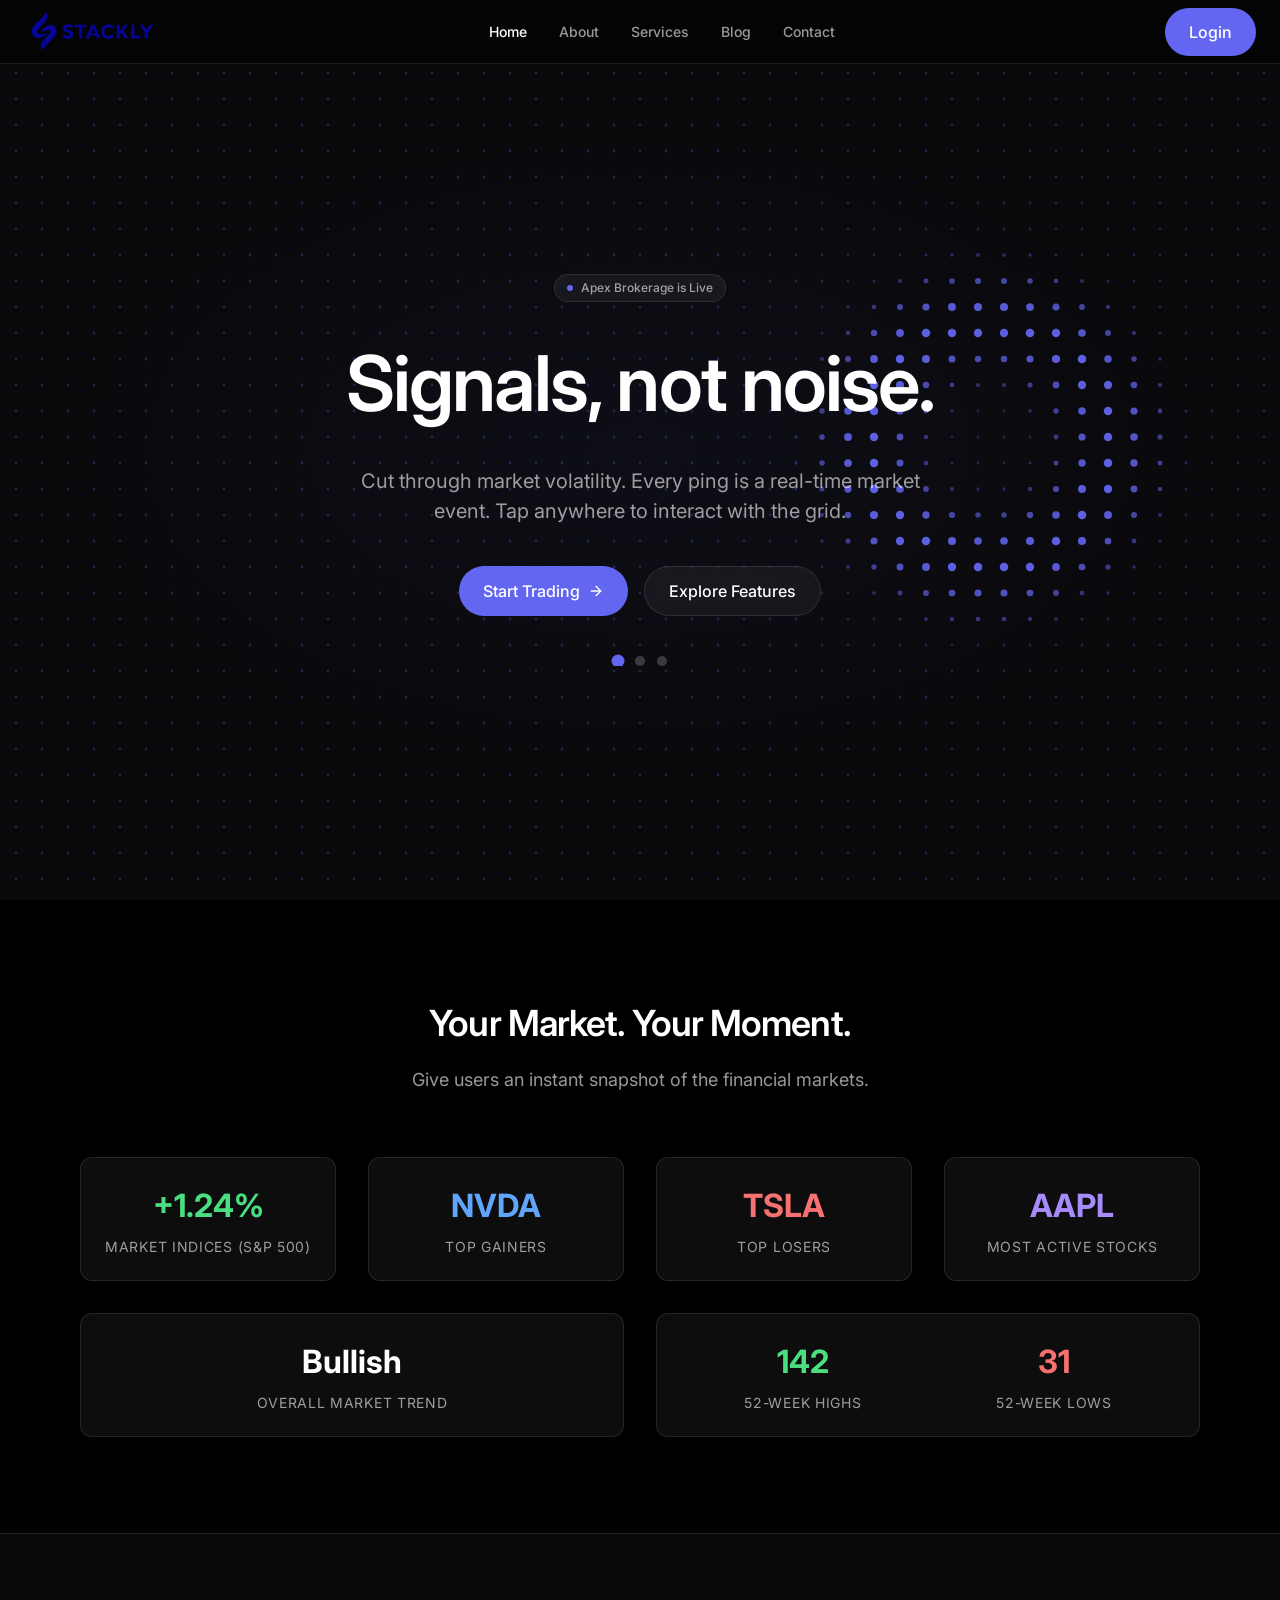
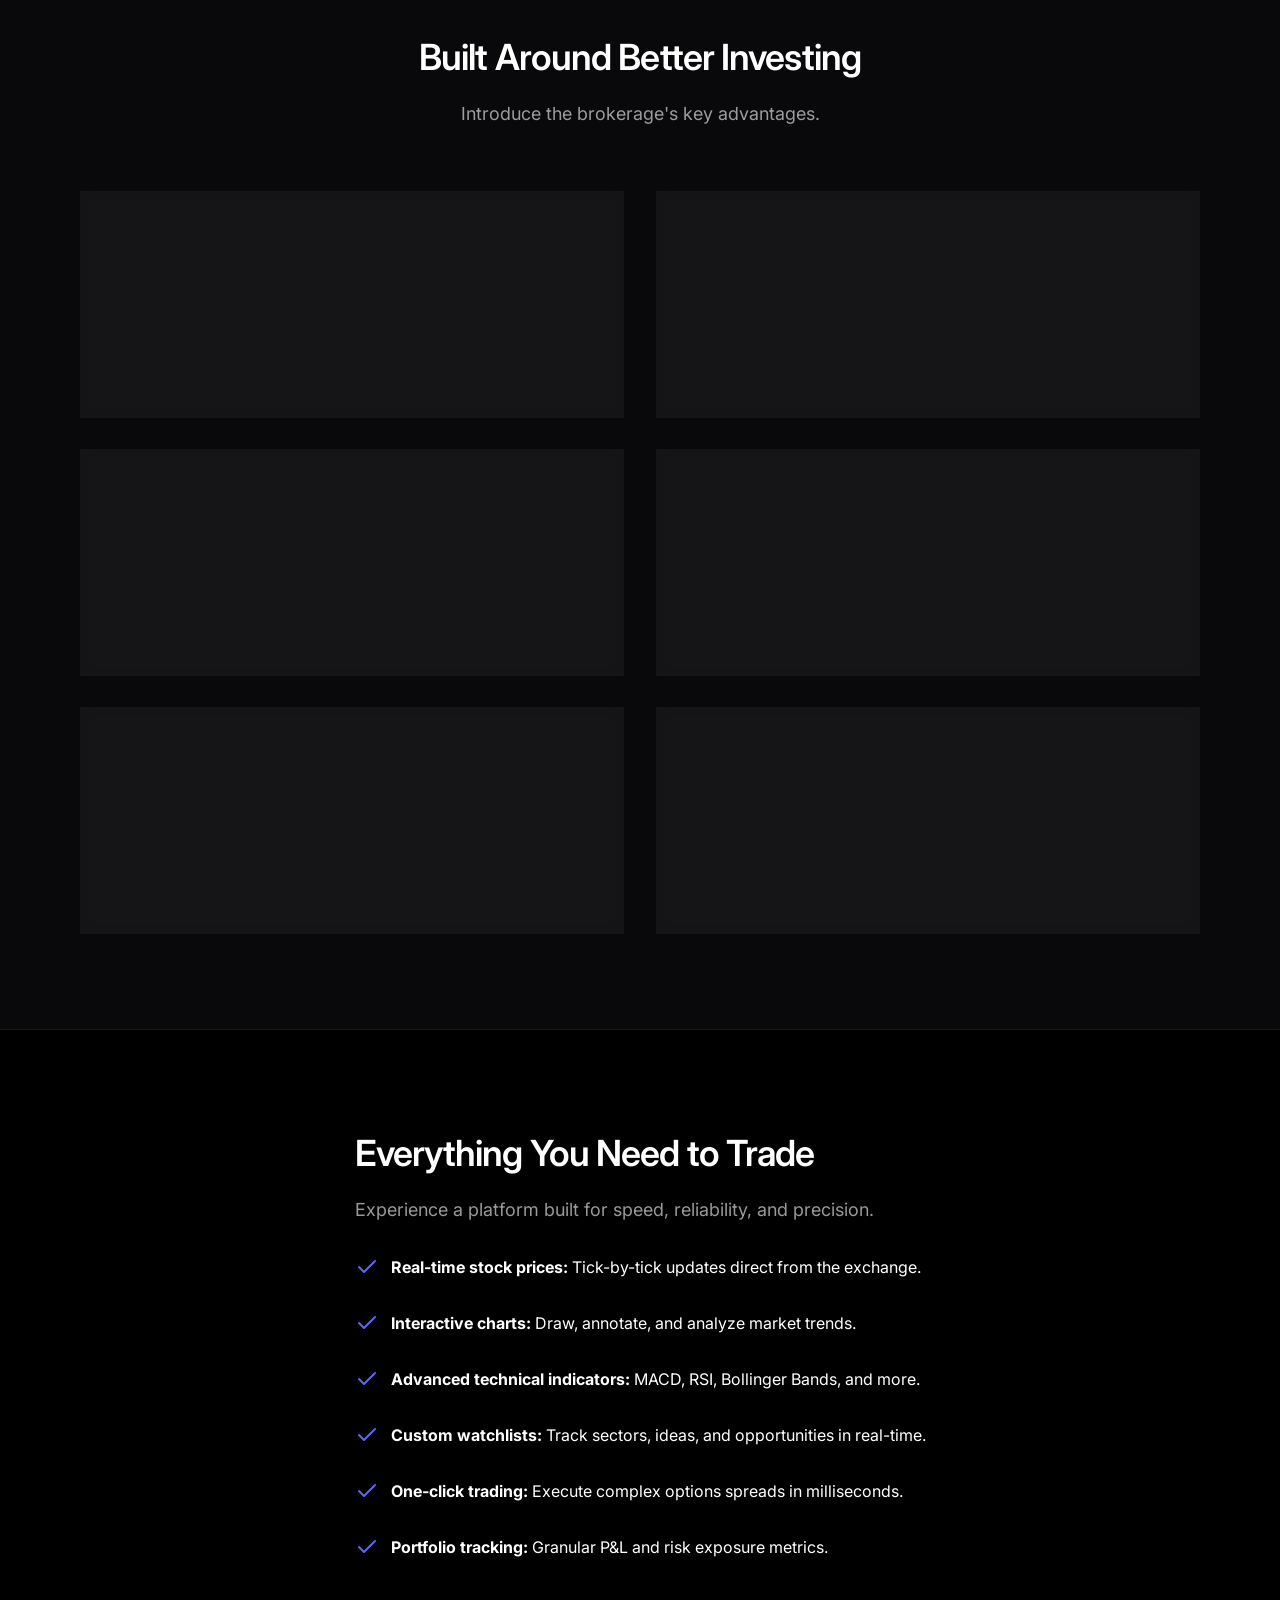
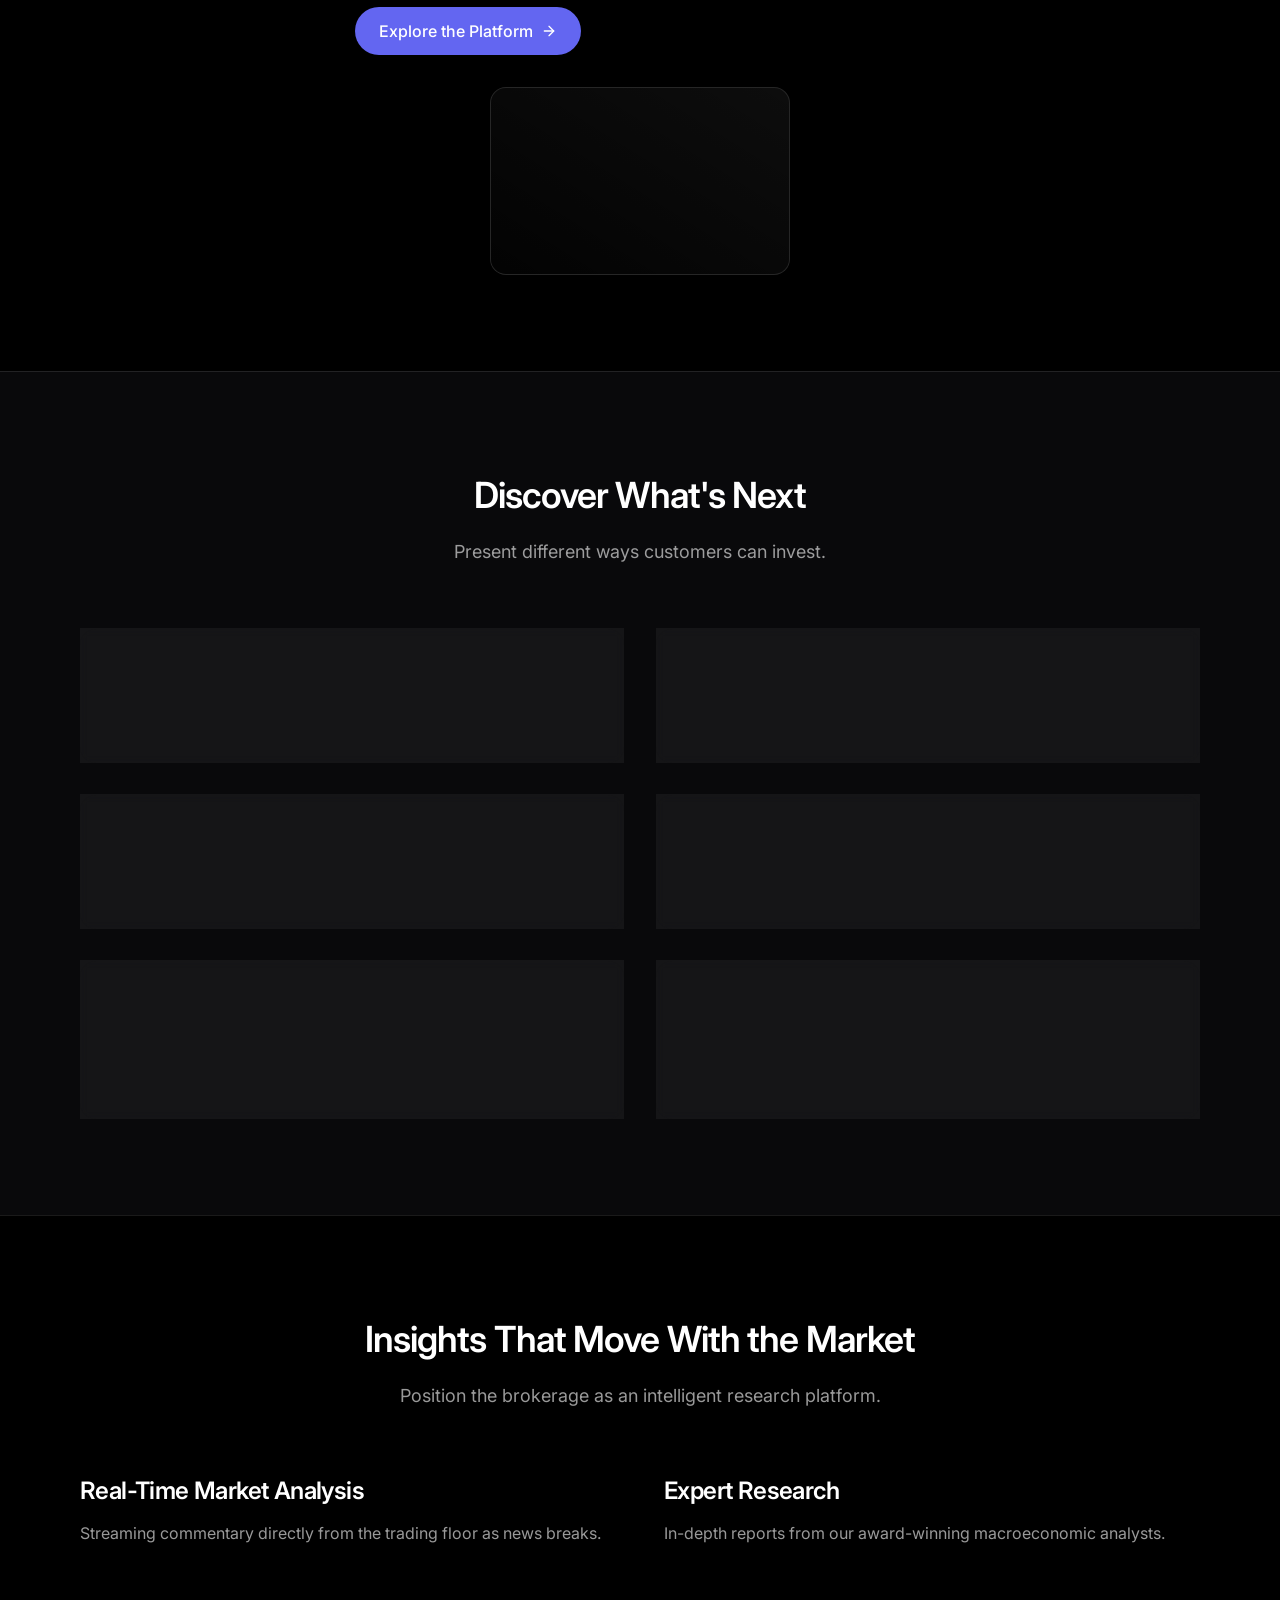
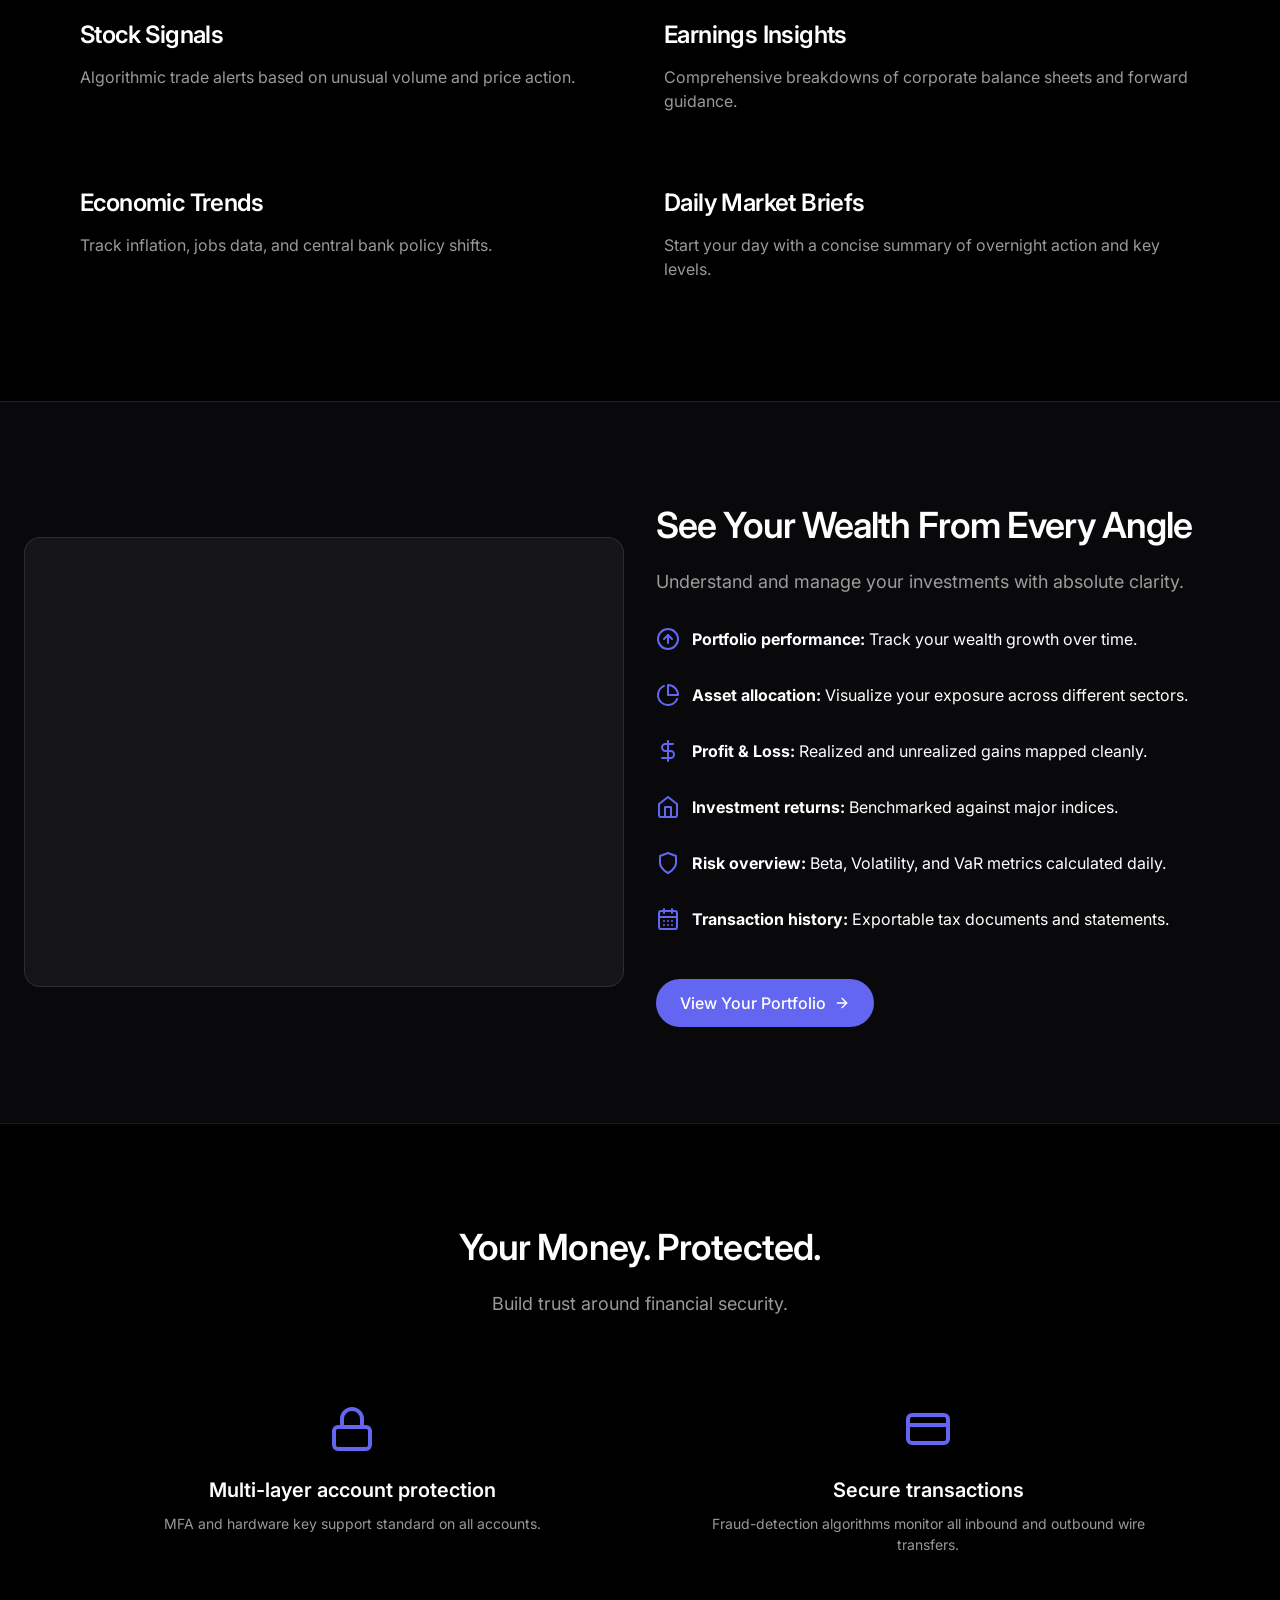
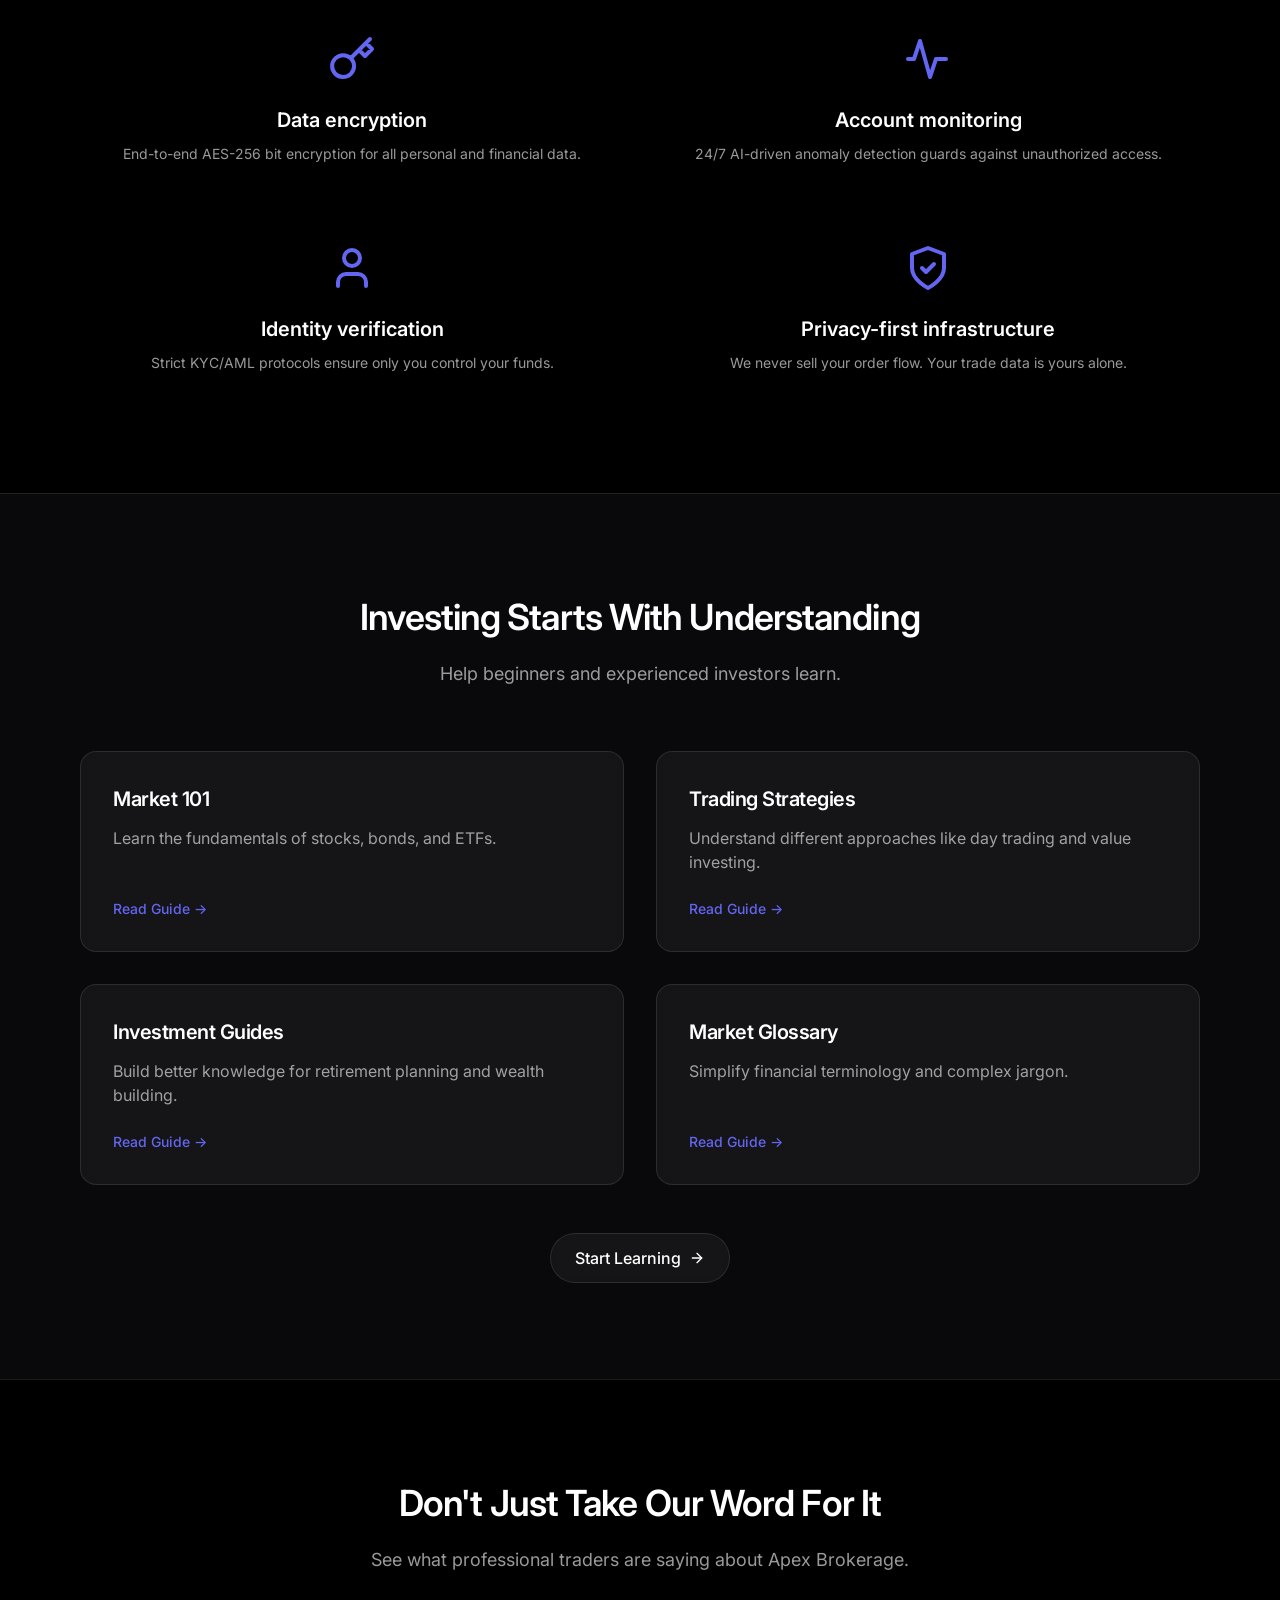
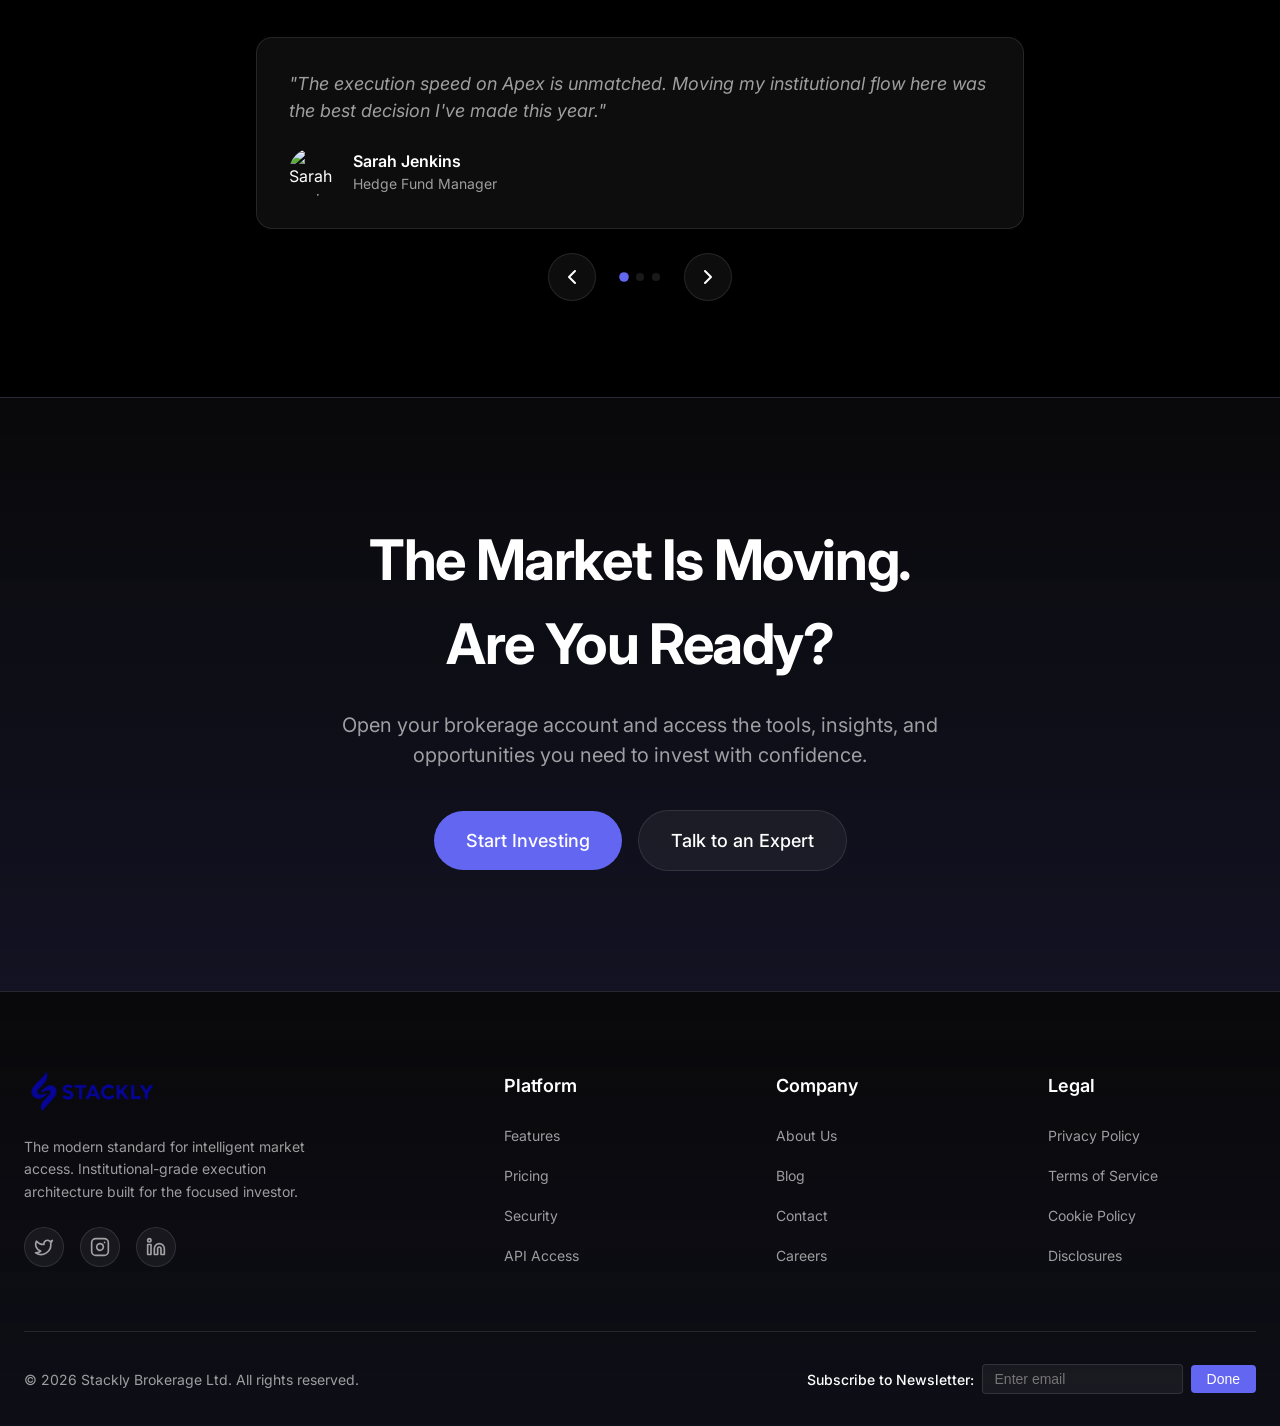
==== index.html @ 39a5a2ac "Add files via upload" ====
<!DOCTYPE html>
<html lang="en">
<head>
  <meta charset="UTF-8">
  <meta name="viewport" content="width=device-width, initial-scale=1.0">
  <title>Apex Brokerage - Signals, not noise</title>
  <meta name="description" content="Cut through market volatility with Apex Brokerage.">
  <link rel="stylesheet" href="style.css">
  <link href="https://fonts.googleapis.com/css2?family=Inter:wght@400;500;600;700&display=swap" rel="stylesheet">
</head>
<body>

  <nav class="navbar">
    <a href="index.html" class="nav-brand">
      <img src="logo_0081.webp" alt="Apex Brokerage Logo">
    </a>
    
    <div class="nav-links">
      <a href="index.html" class="active">Home</a>
      <a href="about.html">About</a>
      <a href="services.html">Services</a>
      <a href="blog.html">Blog</a>
      <a href="contact.html">Contact</a>
    </div>

    <div class="nav-actions">
      <a href="login.html" class="btn-primary">Login</a>
    </div>

    <button id="mobile-menu-btn" class="mobile-menu-btn">
      <svg xmlns="http://www.w3.org/2000/svg" width="24" height="24" viewBox="0 0 24 24" fill="none" stroke="currentColor" stroke-width="2" stroke-linecap="round" stroke-linejoin="round"><line x1="4" x2="20" y1="12" y2="12"/><line x1="4" x2="20" y1="6" y2="6"/><line x1="4" x2="20" y1="18" y2="18"/></svg>
    </button>
  </nav>

  <div id="mobile-nav" class="mobile-nav">
    <a href="index.html" class="active">Home</a>
    <a href="about.html">About</a>
    <a href="services.html">Services</a>
    <a href="blog.html">Blog</a>
    <a href="contact.html">Contact</a>
    <hr>
    <a href="login.html">Log in</a>
  </div>

  <main class="main-container">
    <!-- 1. Hero Section -->
    <section class="hero">
      <div class="hero-bg"></div>
      <canvas id="sonar-canvas" class="sonar-canvas"></canvas>
      
      <div class="hero-carousel-container">
        <div class="hero-carousel-track" id="hero-track">
          
          <!-- Slide 1 -->
          <div class="hero-slide active">
            <div class="eyebrow">
              <span class="eyebrow-dot"></span>
              Apex Brokerage is Live
            </div>
            <h1 class="text-balance">Signals, not noise.</h1>
            <p class="text-pretty">Cut through market volatility. Every ping is a real-time market event. Tap anywhere to interact with the grid.</p>
            <div class="hero-actions">
              <a href="login.html" class="btn-primary">
                Start Trading
                <svg xmlns="http://www.w3.org/2000/svg" width="16" height="16" viewBox="0 0 24 24" fill="none" stroke="currentColor" stroke-width="2" stroke-linecap="round" stroke-linejoin="round"><path d="M5 12h14"/><path d="m12 5 7 7-7 7"/></svg>
              </a>
              <a href="#platform" class="btn-secondary">Explore Features</a>
            </div>
          </div>

          <!-- Slide 2 -->
          <div class="hero-slide">
            <div class="eyebrow">
              <span class="eyebrow-dot"></span>
              Professional Grade
            </div>
            <h1 class="text-balance">Execution without compromise.</h1>
            <p class="text-pretty">Institutional latency, retail access. Trade Equities, Options, and Futures on a singular, unified platform.</p>
            <div class="hero-actions">
              <a href="services.html" class="btn-primary">View Pricing</a>
              <a href="login.html" class="btn-secondary">Login</a>
            </div>
          </div>

          <!-- Slide 3 -->
          <div class="hero-slide">
            <div class="eyebrow">
              <span class="eyebrow-dot"></span>
              Deep Intelligence
            </div>
            <h1 class="text-balance">See the market clearly.</h1>
            <p class="text-pretty">Leverage advanced AI-driven sentiment analysis and 100+ technical indicators right out of the box.</p>
            <div class="hero-actions">
              <a href="#platform" class="btn-primary">Discover Tools</a>
            </div>
          </div>

        </div>
        
        <div class="hero-carousel-dots" id="hero-dots"></div>
      </div>
    </section>

    <!-- 2. Market Overview -->
    <section class="section-padding bg-black">
      <div class="container">
        <h2 class="section-title">Your Market. Your Moment.</h2>
        <p class="section-subtitle">Give users an instant snapshot of the financial markets.</p>
        
        <div class="grid grid-cols-2 md:grid-cols-4">
          <div class="stat-card">
            <div class="stat-value text-green-400" style="color: #4ade80;">+1.24%</div>
            <div class="stat-label">Market Indices (S&P 500)</div>
          </div>
          <div class="stat-card">
            <div class="stat-value" style="color: #60a5fa;">NVDA</div>
            <div class="stat-label">Top Gainers</div>
          </div>
          <div class="stat-card">
            <div class="stat-value" style="color: #f87171;">TSLA</div>
            <div class="stat-label">Top Losers</div>
          </div>
          <div class="stat-card">
            <div class="stat-value" style="color: #a78bfa;">AAPL</div>
            <div class="stat-label">Most Active Stocks</div>
          </div>
          <div class="stat-card" style="grid-column: span 2;">
            <div class="stat-value">Bullish</div>
            <div class="stat-label">Overall Market Trend</div>
          </div>
          <div class="stat-card" style="grid-column: span 2;">
            <div style="display:flex; justify-content:space-around; align-items:center; width:100%; flex-wrap:wrap; gap:8px;">
              <div>
                <div class="stat-value" style="color: #4ade80;">142</div>
                <div class="stat-label">52-Week Highs</div>
              </div>
              <div>
                <div class="stat-value" style="color: #f87171;">31</div>
                <div class="stat-label">52-Week Lows</div>
              </div>
            </div>
          </div>
        </div>
      </div>
    </section>

    <!-- 3. Why Choose Us -->
    <section class="section-padding bg-dark border-t" style="border-top: 1px solid var(--border-color);">
      <div class="container">
        <h2 class="section-title">Built Around Better Investing</h2>
        <p class="section-subtitle">Introduce the brokerage's key advantages.</p>
        
        <div class="grid grid-cols-3 md:grid-cols-2">
          <div class="card">
            <svg class="card-icon" xmlns="http://www.w3.org/2000/svg" viewBox="0 0 24 24" fill="none" stroke="currentColor" stroke-width="2" stroke-linecap="round" stroke-linejoin="round"><polygon points="13 2 3 14 12 14 11 22 21 10 12 10 13 2"/></svg>
            <h3>Lightning-Fast Execution</h3>
            <p>Our proprietary matching engine ensures nanosecond latency for optimal price fills.</p>
          </div>
          <div class="card">
            <svg class="card-icon" xmlns="http://www.w3.org/2000/svg" viewBox="0 0 24 24" fill="none" stroke="currentColor" stroke-width="2" stroke-linecap="round" stroke-linejoin="round"><circle cx="12" cy="12" r="10"/><path d="M16 12l-4-4-4 4M12 8v8"/></svg>
            <h3>Transparent Pricing</h3>
            <p>Zero hidden fees. We believe in complete transparency so you keep more of your profits.</p>
          </div>
          <div class="card">
            <svg class="card-icon" xmlns="http://www.w3.org/2000/svg" viewBox="0 0 24 24" fill="none" stroke="currentColor" stroke-width="2" stroke-linecap="round" stroke-linejoin="round"><path d="M3 3v18h18"/><path d="m19 9-5 5-4-4-3 3"/></svg>
            <h3>Advanced Market Intelligence</h3>
            <p>Institutional grade data feeds, Level II quotes, and proprietary sentiment analysis.</p>
          </div>
          <div class="card">
            <svg class="card-icon" xmlns="http://www.w3.org/2000/svg" viewBox="0 0 24 24" fill="none" stroke="currentColor" stroke-width="2" stroke-linecap="round" stroke-linejoin="round"><path d="m12 22-8-4.5v-7.5l8-4.5 8 4.5v7.5z"/><path d="m9 12 2 2 4-4"/></svg>
            <h3>Bank-Grade Security</h3>
            <p>Cold storage architecture, military-grade encryption, and $5M insurance per account.</p>
          </div>
          <div class="card">
            <svg class="card-icon" xmlns="http://www.w3.org/2000/svg" viewBox="0 0 24 24" fill="none" stroke="currentColor" stroke-width="2" stroke-linecap="round" stroke-linejoin="round"><rect width="18" height="18" x="3" y="3" rx="2" ry="2"/><line x1="3" y1="9" x2="21" y2="9"/><line x1="9" y1="21" x2="9" y2="9"/></svg>
            <h3>Powerful Trading Tools</h3>
            <p>Fully customizable workspace with over 100+ technical indicators built right in.</p>
          </div>
          <div class="card">
            <svg class="card-icon" xmlns="http://www.w3.org/2000/svg" viewBox="0 0 24 24" fill="none" stroke="currentColor" stroke-width="2" stroke-linecap="round" stroke-linejoin="round"><path d="M22 12h-4l-3 9L9 3l-3 9H2"/></svg>
            <h3>Seamless Portfolio Management</h3>
            <p>Automate your investments, rebalance with one click, and track holistic performance.</p>
          </div>
        </div>
      </div>
    </section>

    <!-- 4. Trading Platform -->
    <section id="platform" class="section-padding bg-black border-t" style="border-top: 1px solid var(--border-color);">
      <div class="container flex flex-col md:flex-row items-center justify-between gap-8" style="display:flex; flex-wrap:wrap;">
        <div style="flex:1; min-width:300px;">
          <h2 class="section-title text-left">Everything You Need to Trade</h2>
          <p class="section-subtitle text-left" style="margin-bottom:32px;">Experience a platform built for speed, reliability, and precision.</p>
          
          <div class="flex flex-col gap-4 mb-8">
            <div class="list-item">
              <svg class="list-icon" xmlns="http://www.w3.org/2000/svg" viewBox="0 0 24 24" fill="none" stroke="currentColor" stroke-width="2" stroke-linecap="round" stroke-linejoin="round"><polyline points="20 6 9 17 4 12"/></svg>
              <div><strong>Real-time stock prices:</strong> Tick-by-tick updates direct from the exchange.</div>
            </div>
            <div class="list-item">
              <svg class="list-icon" xmlns="http://www.w3.org/2000/svg" viewBox="0 0 24 24" fill="none" stroke="currentColor" stroke-width="2" stroke-linecap="round" stroke-linejoin="round"><polyline points="20 6 9 17 4 12"/></svg>
              <div><strong>Interactive charts:</strong> Draw, annotate, and analyze market trends.</div>
            </div>
            <div class="list-item">
              <svg class="list-icon" xmlns="http://www.w3.org/2000/svg" viewBox="0 0 24 24" fill="none" stroke="currentColor" stroke-width="2" stroke-linecap="round" stroke-linejoin="round"><polyline points="20 6 9 17 4 12"/></svg>
              <div><strong>Advanced technical indicators:</strong> MACD, RSI, Bollinger Bands, and more.</div>
            </div>
            <div class="list-item">
              <svg class="list-icon" xmlns="http://www.w3.org/2000/svg" viewBox="0 0 24 24" fill="none" stroke="currentColor" stroke-width="2" stroke-linecap="round" stroke-linejoin="round"><polyline points="20 6 9 17 4 12"/></svg>
              <div><strong>Custom watchlists:</strong> Track sectors, ideas, and opportunities in real-time.</div>
            </div>
            <div class="list-item">
              <svg class="list-icon" xmlns="http://www.w3.org/2000/svg" viewBox="0 0 24 24" fill="none" stroke="currentColor" stroke-width="2" stroke-linecap="round" stroke-linejoin="round"><polyline points="20 6 9 17 4 12"/></svg>
              <div><strong>One-click trading:</strong> Execute complex options spreads in milliseconds.</div>
            </div>
            <div class="list-item">
              <svg class="list-icon" xmlns="http://www.w3.org/2000/svg" viewBox="0 0 24 24" fill="none" stroke="currentColor" stroke-width="2" stroke-linecap="round" stroke-linejoin="round"><polyline points="20 6 9 17 4 12"/></svg>
              <div><strong>Portfolio tracking:</strong> Granular P&L and risk exposure metrics.</div>
            </div>
          </div>
          
          <a href="services.html" class="btn-primary">
            Explore the Platform
            <svg xmlns="http://www.w3.org/2000/svg" width="16" height="16" viewBox="0 0 24 24" fill="none" stroke="currentColor" stroke-width="2" stroke-linecap="round" stroke-linejoin="round"><path d="M5 12h14"/><path d="m12 5 7 7-7 7"/></svg>
          </a>
        </div>
        <div style="flex:1; min-width:300px;">
          <!-- Placeholder for platform screenshot -->
          <div style="width:100%; aspect-ratio:16/10; background-color:var(--card-bg); border:1px solid var(--border-color); border-radius:16px; overflow:hidden; position:relative;">
            <div style="position:absolute; inset:0; background:url('https://images.unsplash.com/photo-1611974789855-9c2a0a7236a3?q=80&w=2070&auto=format&fit=crop') center/cover; opacity:0.5;"></div>
            <div style="position:absolute; inset:0; background:linear-gradient(to top right, rgba(0,0,0,0.8), transparent);"></div>
          </div>
        </div>
      </div>
    </section>

    <!-- 5. Investment Opportunities -->
    <section class="section-padding bg-dark border-t" style="border-top: 1px solid var(--border-color);">
      <div class="container">
        <h2 class="section-title">Discover What's Next</h2>
        <p class="section-subtitle">Present different ways customers can invest.</p>
        
        <div class="grid grid-cols-3 md:grid-cols-2">
          <div class="card" style="text-align:center;">
            <h3 style="color:var(--accent-color); font-size:1.5rem; margin-bottom:8px;">Equities</h3>
            <p>Access thousands of domestic and international stocks.</p>
          </div>
          <div class="card" style="text-align:center;">
            <h3 style="color:var(--accent-color); font-size:1.5rem; margin-bottom:8px;">ETFs</h3>
            <p>Diversify your portfolio instantly with broad market funds.</p>
          </div>
          <div class="card" style="text-align:center;">
            <h3 style="color:var(--accent-color); font-size:1.5rem; margin-bottom:8px;">Mutual Funds</h3>
            <p>Invest in expertly managed collections of stocks and bonds.</p>
          </div>
          <div class="card" style="text-align:center;">
            <h3 style="color:var(--accent-color); font-size:1.5rem; margin-bottom:8px;">IPOs</h3>
            <p>Get early access to the market's newest public companies.</p>
          </div>
          <div class="card" style="text-align:center;">
            <h3 style="color:var(--accent-color); font-size:1.5rem; margin-bottom:8px;">Bonds</h3>
            <p>Secure steady income streams with corporate and treasury bonds.</p>
          </div>
          <div class="card" style="text-align:center;">
            <h3 style="color:var(--accent-color); font-size:1.5rem; margin-bottom:8px;">Derivatives</h3>
            <p>Hedge risk and leverage capital with options and futures.</p>
          </div>
        </div>
      </div>
    </section>

    <!-- 6. Market Intelligence -->
    <section class="section-padding bg-black border-t" style="border-top: 1px solid var(--border-color);">
      <div class="container">
        <h2 class="section-title">Insights That Move With the Market</h2>
        <p class="section-subtitle">Position the brokerage as an intelligent research platform.</p>
        
        <div class="grid grid-cols-2 md:grid-cols-2" style="gap:48px;">
          <div>
            <h3 style="font-size:1.5rem; margin-bottom:12px; color:var(--text-primary);">Real-Time Market Analysis</h3>
            <p style="color:var(--text-secondary); margin-bottom:24px;">Streaming commentary directly from the trading floor as news breaks.</p>
          </div>
          <div>
            <h3 style="font-size:1.5rem; margin-bottom:12px; color:var(--text-primary);">Expert Research</h3>
            <p style="color:var(--text-secondary); margin-bottom:24px;">In-depth reports from our award-winning macroeconomic analysts.</p>
          </div>
          <div>
            <h3 style="font-size:1.5rem; margin-bottom:12px; color:var(--text-primary);">Stock Signals</h3>
            <p style="color:var(--text-secondary); margin-bottom:24px;">Algorithmic trade alerts based on unusual volume and price action.</p>
          </div>
          <div>
            <h3 style="font-size:1.5rem; margin-bottom:12px; color:var(--text-primary);">Earnings Insights</h3>
            <p style="color:var(--text-secondary); margin-bottom:24px;">Comprehensive breakdowns of corporate balance sheets and forward guidance.</p>
          </div>
          <div>
            <h3 style="font-size:1.5rem; margin-bottom:12px; color:var(--text-primary);">Economic Trends</h3>
            <p style="color:var(--text-secondary); margin-bottom:24px;">Track inflation, jobs data, and central bank policy shifts.</p>
          </div>
          <div>
            <h3 style="font-size:1.5rem; margin-bottom:12px; color:var(--text-primary);">Daily Market Briefs</h3>
            <p style="color:var(--text-secondary); margin-bottom:24px;">Start your day with a concise summary of overnight action and key levels.</p>
          </div>
        </div>
      </div>
    </section>

    <!-- 7. Portfolio Section -->
    <section class="section-padding bg-dark border-t" style="border-top: 1px solid var(--border-color);">
      <div class="container flex flex-col md:flex-row items-center justify-between gap-8" style="display:flex; flex-wrap:wrap; flex-direction:row-reverse;">
        <div style="flex:1; min-width:300px;">
          <h2 class="section-title text-left">See Your Wealth From Every Angle</h2>
          <p class="section-subtitle text-left" style="margin-bottom:32px;">Understand and manage your investments with absolute clarity.</p>
          
          <div class="flex flex-col gap-4 mb-8">
            <div class="list-item">
              <svg class="list-icon" xmlns="http://www.w3.org/2000/svg" viewBox="0 0 24 24" fill="none" stroke="currentColor" stroke-width="2" stroke-linecap="round" stroke-linejoin="round"><circle cx="12" cy="12" r="10"/><path d="m16 12-4-4-4 4"/><path d="M12 8v8"/></svg>
              <div><strong>Portfolio performance:</strong> Track your wealth growth over time.</div>
            </div>
            <div class="list-item">
              <svg class="list-icon" xmlns="http://www.w3.org/2000/svg" viewBox="0 0 24 24" fill="none" stroke="currentColor" stroke-width="2" stroke-linecap="round" stroke-linejoin="round"><path d="M21.21 15.89A10 10 0 1 1 8 2.83"/><path d="M22 12A10 10 0 0 0 12 2v10z"/></svg>
              <div><strong>Asset allocation:</strong> Visualize your exposure across different sectors.</div>
            </div>
            <div class="list-item">
              <svg class="list-icon" xmlns="http://www.w3.org/2000/svg" viewBox="0 0 24 24" fill="none" stroke="currentColor" stroke-width="2" stroke-linecap="round" stroke-linejoin="round"><line x1="12" x2="12" y1="2" y2="22"/><path d="M17 5H9.5a3.5 3.5 0 0 0 0 7h5a3.5 3.5 0 0 1 0 7H6"/></svg>
              <div><strong>Profit & Loss:</strong> Realized and unrealized gains mapped cleanly.</div>
            </div>
            <div class="list-item">
              <svg class="list-icon" xmlns="http://www.w3.org/2000/svg" viewBox="0 0 24 24" fill="none" stroke="currentColor" stroke-width="2" stroke-linecap="round" stroke-linejoin="round"><path d="m3 9 9-7 9 7v11a2 2 0 0 1-2 2H5a2 2 0 0 1-2-2z"/><polyline points="9 22 9 12 15 12 15 22"/></svg>
              <div><strong>Investment returns:</strong> Benchmarked against major indices.</div>
            </div>
            <div class="list-item">
              <svg class="list-icon" xmlns="http://www.w3.org/2000/svg" viewBox="0 0 24 24" fill="none" stroke="currentColor" stroke-width="2" stroke-linecap="round" stroke-linejoin="round"><path d="M12 22s8-4 8-10V5l-8-3-8 3v7c0 6 8 10 8 10z"/></svg>
              <div><strong>Risk overview:</strong> Beta, Volatility, and VaR metrics calculated daily.</div>
            </div>
            <div class="list-item">
              <svg class="list-icon" xmlns="http://www.w3.org/2000/svg" viewBox="0 0 24 24" fill="none" stroke="currentColor" stroke-width="2" stroke-linecap="round" stroke-linejoin="round"><rect width="18" height="18" x="3" y="4" rx="2" ry="2"/><line x1="16" x2="16" y1="2" y2="6"/><line x1="8" x2="8" y1="2" y2="6"/><line x1="3" x2="21" y1="10" y2="10"/><path d="M8 14h.01"/><path d="M12 14h.01"/><path d="M16 14h.01"/><path d="M8 18h.01"/><path d="M12 18h.01"/><path d="M16 18h.01"/></svg>
              <div><strong>Transaction history:</strong> Exportable tax documents and statements.</div>
            </div>
          </div>
          
          <a href="login.html" class="btn-primary">
            View Your Portfolio
            <svg xmlns="http://www.w3.org/2000/svg" width="16" height="16" viewBox="0 0 24 24" fill="none" stroke="currentColor" stroke-width="2" stroke-linecap="round" stroke-linejoin="round"><path d="M5 12h14"/><path d="m12 5 7 7-7 7"/></svg>
          </a>
        </div>
        <div style="flex:1; min-width:300px;">
          <!-- Placeholder for portfolio image -->
          <div style="width:100%; aspect-ratio:16/12; background-color:var(--card-bg); border:1px solid var(--border-color); border-radius:16px; overflow:hidden; position:relative;">
             <div style="position:absolute; inset:0; background:url('https://images.unsplash.com/photo-1551288049-bebda4e38f71?q=80&w=2070&auto=format&fit=crop') center/cover; opacity:0.6;"></div>
          </div>
        </div>
      </div>
    </section>

    <!-- 8. Security Section -->
    <section class="section-padding bg-black border-t" style="border-top: 1px solid var(--border-color);">
      <div class="container text-center">
        <h2 class="section-title">Your Money. Protected.</h2>
        <p class="section-subtitle">Build trust around financial security.</p>
        
        <div class="grid grid-cols-3 md:grid-cols-2" style="margin-top:48px;">
          <div style="padding:24px;">
            <svg style="color:var(--accent-color); width:48px; height:48px; margin:0 auto 16px;" xmlns="http://www.w3.org/2000/svg" viewBox="0 0 24 24" fill="none" stroke="currentColor" stroke-width="2" stroke-linecap="round" stroke-linejoin="round"><rect width="18" height="11" x="3" y="11" rx="2" ry="2"/><path d="M7 11V7a5 5 0 0 1 10 0v4"/></svg>
            <h4 style="font-size:1.25rem; font-weight:600; margin-bottom:8px;">Multi-layer account protection</h4>
            <p style="color:var(--text-secondary); font-size:0.875rem;">MFA and hardware key support standard on all accounts.</p>
          </div>
          <div style="padding:24px;">
            <svg style="color:var(--accent-color); width:48px; height:48px; margin:0 auto 16px;" xmlns="http://www.w3.org/2000/svg" viewBox="0 0 24 24" fill="none" stroke="currentColor" stroke-width="2" stroke-linecap="round" stroke-linejoin="round"><rect width="20" height="14" x="2" y="5" rx="2"/><line x1="2" x2="22" y1="10" y2="10"/></svg>
            <h4 style="font-size:1.25rem; font-weight:600; margin-bottom:8px;">Secure transactions</h4>
            <p style="color:var(--text-secondary); font-size:0.875rem;">Fraud-detection algorithms monitor all inbound and outbound wire transfers.</p>
          </div>
          <div style="padding:24px;">
            <svg style="color:var(--accent-color); width:48px; height:48px; margin:0 auto 16px;" xmlns="http://www.w3.org/2000/svg" viewBox="0 0 24 24" fill="none" stroke="currentColor" stroke-width="2" stroke-linecap="round" stroke-linejoin="round"><path d="m21 2-2 2m-7.61 7.61a5.5 5.5 0 1 1-7.778 7.778 5.5 5.5 0 0 1 7.777-7.777zm0 0L15.5 7.5m0 0l3 3L22 7l-3-3m-3.5 3.5L19 4"/></svg>
            <h4 style="font-size:1.25rem; font-weight:600; margin-bottom:8px;">Data encryption</h4>
            <p style="color:var(--text-secondary); font-size:0.875rem;">End-to-end AES-256 bit encryption for all personal and financial data.</p>
          </div>
          <div style="padding:24px;">
            <svg style="color:var(--accent-color); width:48px; height:48px; margin:0 auto 16px;" xmlns="http://www.w3.org/2000/svg" viewBox="0 0 24 24" fill="none" stroke="currentColor" stroke-width="2" stroke-linecap="round" stroke-linejoin="round"><path d="M2 12h3l3-9 5 18 3-9h5"/></svg>
            <h4 style="font-size:1.25rem; font-weight:600; margin-bottom:8px;">Account monitoring</h4>
            <p style="color:var(--text-secondary); font-size:0.875rem;">24/7 AI-driven anomaly detection guards against unauthorized access.</p>
          </div>
          <div style="padding:24px;">
            <svg style="color:var(--accent-color); width:48px; height:48px; margin:0 auto 16px;" xmlns="http://www.w3.org/2000/svg" viewBox="0 0 24 24" fill="none" stroke="currentColor" stroke-width="2" stroke-linecap="round" stroke-linejoin="round"><path d="M19 21v-2a4 4 0 0 0-4-4H9a4 4 0 0 0-4 4v2"/><circle cx="12" cy="7" r="4"/></svg>
            <h4 style="font-size:1.25rem; font-weight:600; margin-bottom:8px;">Identity verification</h4>
            <p style="color:var(--text-secondary); font-size:0.875rem;">Strict KYC/AML protocols ensure only you control your funds.</p>
          </div>
          <div style="padding:24px;">
            <svg style="color:var(--accent-color); width:48px; height:48px; margin:0 auto 16px;" xmlns="http://www.w3.org/2000/svg" viewBox="0 0 24 24" fill="none" stroke="currentColor" stroke-width="2" stroke-linecap="round" stroke-linejoin="round"><path d="M12 22s8-4 8-10V5l-8-3-8 3v7c0 6 8 10 8 10z"/><path d="m9 12 2 2 4-4"/></svg>
            <h4 style="font-size:1.25rem; font-weight:600; margin-bottom:8px;">Privacy-first infrastructure</h4>
            <p style="color:var(--text-secondary); font-size:0.875rem;">We never sell your order flow. Your trade data is yours alone.</p>
          </div>
        </div>
      </div>
    </section>

    <!-- 9. Education Section -->
    <section class="section-padding bg-dark border-t" style="border-top: 1px solid var(--border-color);">
      <div class="container">
        <h2 class="section-title">Investing Starts With Understanding</h2>
        <p class="section-subtitle">Help beginners and experienced investors learn.</p>
        
        <div class="grid grid-cols-4 md:grid-cols-2" style="margin-bottom:48px;">
          <div class="card" style="display:flex; flex-direction:column; justify-content:space-between; height:100%;">
            <div>
              <h3 style="font-size:1.25rem; margin-bottom:12px;">Market 101</h3>
              <p style="color:var(--text-secondary); margin-bottom:24px;">Learn the fundamentals of stocks, bonds, and ETFs.</p>
            </div>
            <a href="#" style="color:var(--accent-color); font-weight:500; font-size:0.875rem;">Read Guide →</a>
          </div>
          <div class="card" style="display:flex; flex-direction:column; justify-content:space-between; height:100%;">
            <div>
              <h3 style="font-size:1.25rem; margin-bottom:12px;">Trading Strategies</h3>
              <p style="color:var(--text-secondary); margin-bottom:24px;">Understand different approaches like day trading and value investing.</p>
            </div>
            <a href="#" style="color:var(--accent-color); font-weight:500; font-size:0.875rem;">Read Guide →</a>
          </div>
          <div class="card" style="display:flex; flex-direction:column; justify-content:space-between; height:100%;">
            <div>
              <h3 style="font-size:1.25rem; margin-bottom:12px;">Investment Guides</h3>
              <p style="color:var(--text-secondary); margin-bottom:24px;">Build better knowledge for retirement planning and wealth building.</p>
            </div>
            <a href="#" style="color:var(--accent-color); font-weight:500; font-size:0.875rem;">Read Guide →</a>
          </div>
          <div class="card" style="display:flex; flex-direction:column; justify-content:space-between; height:100%;">
            <div>
              <h3 style="font-size:1.25rem; margin-bottom:12px;">Market Glossary</h3>
              <p style="color:var(--text-secondary); margin-bottom:24px;">Simplify financial terminology and complex jargon.</p>
            </div>
            <a href="#" style="color:var(--accent-color); font-weight:500; font-size:0.875rem;">Read Guide →</a>
          </div>
        </div>
        
        <div class="text-center">
          <a href="blog.html" class="btn-secondary">
            Start Learning
            <svg xmlns="http://www.w3.org/2000/svg" width="16" height="16" viewBox="0 0 24 24" fill="none" stroke="currentColor" stroke-width="2" stroke-linecap="round" stroke-linejoin="round" style="margin-left:8px;"><path d="M5 12h14"/><path d="m12 5 7 7-7 7"/></svg>
          </a>
        </div>
      </div>
    </section>

    <!-- Testimonials Section -->
    <section class="section-padding bg-black border-t" style="border-top: 1px solid var(--border-color);">
      <div class="container">
        <h2 class="section-title">Don't Just Take Our Word For It</h2>
        <p class="section-subtitle">See what professional traders are saying about Apex Brokerage.</p>
        
        <div class="testimonial-carousel">
          <div class="carousel-container">
            <div class="carousel-track" id="testimonial-track">
              <!-- Slide 1 -->
              <div class="carousel-slide">
                <div class="card testimonial-card" style="display:flex; flex-direction:column; justify-content:space-between; height:100%;">
                  <p style="font-size:1.125rem; font-style:italic; margin-bottom:24px;">"The execution speed on Apex is unmatched. Moving my institutional flow here was the best decision I've made this year."</p>
                  <div style="display:flex; align-items:center; gap:16px;">
                    <img src="https://images.unsplash.com/photo-1560250097-0b93528c311a?w=100&h=100&fit=crop" alt="Sarah Jenkins" style="width:48px; height:48px; border-radius:50%; object-fit:cover;">
                    <div>
                      <h4 style="font-weight:600; font-size:1rem;">Sarah Jenkins</h4>
                      <p style="color:var(--text-secondary); font-size:0.875rem;">Hedge Fund Manager</p>
                    </div>
                  </div>
                </div>
              </div>
              
              <!-- Slide 2 -->
              <div class="carousel-slide">
                <div class="card testimonial-card" style="display:flex; flex-direction:column; justify-content:space-between; height:100%;">
                  <p style="font-size:1.125rem; font-style:italic; margin-bottom:24px;">"Finally, a brokerage that understands what active day traders need. The built-in charting and Level II data are phenomenal."</p>
                  <div style="display:flex; align-items:center; gap:16px;">
                    <img src="https://images.unsplash.com/photo-1573496359142-b8d87734a5a2?w=100&h=100&fit=crop" alt="Michael Chen" style="width:48px; height:48px; border-radius:50%; object-fit:cover;">
                    <div>
                      <h4 style="font-weight:600; font-size:1rem;">Michael Chen</h4>
                      <p style="color:var(--text-secondary); font-size:0.875rem;">Independent Trader</p>
                    </div>
                  </div>
                </div>
              </div>
              
              <!-- Slide 3 -->
              <div class="carousel-slide">
                <div class="card testimonial-card" style="display:flex; flex-direction:column; justify-content:space-between; height:100%;">
                  <p style="font-size:1.125rem; font-style:italic; margin-bottom:24px;">"The UI is absolutely beautiful. It's rare to find a platform that is this powerful yet so intuitive and clean to look at all day."</p>
                  <div style="display:flex; align-items:center; gap:16px;">
                    <img src="https://images.unsplash.com/photo-1519085360753-af0119f7cbe7?w=100&h=100&fit=crop" alt="David Rodriguez" style="width:48px; height:48px; border-radius:50%; object-fit:cover;">
                    <div>
                      <h4 style="font-weight:600; font-size:1rem;">David Rodriguez</h4>
                      <p style="color:var(--text-secondary); font-size:0.875rem;">Retail Investor</p>
                    </div>
                  </div>
                </div>
              </div>
            </div>
          </div>
          
          <div class="carousel-controls">
            <button id="carousel-prev" class="carousel-btn" aria-label="Previous testimonial">
              <svg xmlns="http://www.w3.org/2000/svg" width="24" height="24" viewBox="0 0 24 24" fill="none" stroke="currentColor" stroke-width="2" stroke-linecap="round" stroke-linejoin="round"><path d="m15 18-6-6 6-6"/></svg>
            </button>
            <div class="carousel-dots" id="carousel-dots"></div>
            <button id="carousel-next" class="carousel-btn" aria-label="Next testimonial">
              <svg xmlns="http://www.w3.org/2000/svg" width="24" height="24" viewBox="0 0 24 24" fill="none" stroke="currentColor" stroke-width="2" stroke-linecap="round" stroke-linejoin="round"><path d="m9 18 6-6-6-6"/></svg>
            </button>
          </div>
        </div>
      </div>
    </section>

    <!-- 10. Final CTA -->
    <section class="cta-section">
      <div class="container">
        <h2 class="cta-title">The Market Is Moving.<br>Are You Ready?</h2>
        <p class="cta-subtitle">Open your brokerage account and access the tools, insights, and opportunities you need to invest with confidence.</p>
        
        <div class="flex flex-wrap items-center justify-center gap-4">
          <a href="login.html" class="btn-primary" style="padding:16px 32px; font-size:1.125rem;">
            Start Investing
          </a>
          <a href="contact.html" class="btn-secondary" style="padding:16px 32px; font-size:1.125rem;">
            Talk to an Expert
          </a>
        </div>
      </div>
    </section>

    <footer class="premium-footer">
      <div class="footer-grid">
        <div class="footer-col">
          <a href="index.html" class="nav-brand" style="margin-bottom: 24px; display: inline-flex;">
            <img src="logo_0081.webp" alt="Stackly Logo">
          </a>
          <p style="color: var(--text-secondary); font-size: 0.875rem; line-height: 1.6; max-width: 320px;">
            The modern standard for intelligent market access. Institutional-grade execution architecture built for the focused investor.
          </p>
          <div class="footer-socials">
            <a href="#" class="footer-social-link">
              <svg width="20" height="20" viewBox="0 0 24 24" fill="none" stroke="currentColor" stroke-width="2" stroke-linecap="round" stroke-linejoin="round"><path d="M22 4s-.7 2.1-2 3.4c1.6 10-9.4 17.3-18 11.6 2.2.1 4.4-.6 6-2C3 15.5.5 9.6 3 5c2.2 2.6 5.6 4.1 9 4-.9-4.2 4-6.6 7-3.8 1.1 0 3-1.2 3-1.2z"/></svg>
            </a>
            <a href="#" class="footer-social-link">
              <svg width="20" height="20" viewBox="0 0 24 24" fill="none" stroke="currentColor" stroke-width="2" stroke-linecap="round" stroke-linejoin="round"><rect x="2" y="2" width="20" height="20" rx="5" ry="5"/><path d="M16 11.37A4 4 0 1 1 12.63 8 4 4 0 0 1 16 11.37z"/><line x1="17.5" y1="6.5" x2="17.51" y2="6.5"/></svg>
            </a>
            <a href="#" class="footer-social-link">
              <svg width="20" height="20" viewBox="0 0 24 24" fill="none" stroke="currentColor" stroke-width="2" stroke-linecap="round" stroke-linejoin="round"><path d="M16 8a6 6 0 0 1 6 6v7h-4v-7a2 2 0 0 0-2-2 2 2 0 0 0-2 2v7h-4v-7a6 6 0 0 1 6-6z"/><rect x="2" y="9" width="4" height="12"/><circle cx="4" cy="4" r="2"/></svg>
            </a>
          </div>
        </div>
        <div class="footer-col">
          <h4>Platform</h4>
          <ul class="footer-links">
            <li><a href="services.html">Features</a></li>
            <li><a href="services.html">Pricing</a></li>
            <li><a href="#">Security</a></li>
            <li><a href="#">API Access</a></li>
          </ul>
        </div>
        <div class="footer-col">
          <h4>Company</h4>
          <ul class="footer-links">
            <li><a href="about.html">About Us</a></li>
            <li><a href="blog.html">Blog</a></li>
            <li><a href="contact.html">Contact</a></li>
            <li><a href="#">Careers</a></li>
          </ul>
        </div>
        <div class="footer-col">
          <h4>Legal</h4>
          <ul class="footer-links">
            <li><a href="#">Privacy Policy</a></li>
            <li><a href="#">Terms of Service</a></li>
            <li><a href="#">Cookie Policy</a></li>
            <li><a href="#">Disclosures</a></li>
          </ul>
        </div>
      </div>
      <div class="footer-bottom">
        <div class="footer-copyright">
          © 2026 Stackly Brokerage Ltd. All rights reserved.
        </div>
        <div style="display: flex; gap: 24px;">
          <form style="display: flex; align-items: center; gap: 8px;">
            <span style="font-size: 0.875rem; color: var(--text-primary); font-weight: 500;">Subscribe to Newsletter:</span>
            <input type="email" placeholder="Enter email" style="background: var(--card-bg); border: 1px solid var(--border-color); color: white; padding: 6px 12px; border-radius: 4px; font-size: 0.875rem; outline: none;">
            <button type="button" class="btn-primary" style="padding: 6px 16px; border-radius: 4px; font-size: 0.875rem;">Done</button>
          </form>
        </div>
      </div>
    </footer>
  </main>

  <script src="sonar.js"></script>
  <script src="main.js"></script>
</body>
</html>
---- style.css ----
:root {
  --bg-color: #09090b;
  --text-primary: #ffffff;
  --text-secondary: rgba(255, 255, 255, 0.6);
  --accent-color: #6366f1; /* Indigo 500 */
  --accent-hover: #4f46e5;
  --nav-bg: rgba(0, 0, 0, 0.5);
  --card-bg: rgba(255, 255, 255, 0.05);
  --border-color: rgba(255, 255, 255, 0.1);
  --font-family: 'Inter', -apple-system, BlinkMacSystemFont, "Segoe UI", Roboto, sans-serif;
}

* {
  box-sizing: border-box;
  margin: 0;
  padding: 0;
}

html, body {
  width: 100%;
  max-width: 100%;
  overflow-x: hidden;
}

body {
  font-family: var(--font-family);
  background-color: var(--bg-color);
  color: var(--text-primary);
  line-height: 1.5;
  -webkit-font-smoothing: antialiased;
}

/* Typography */
h1, h2, h3 {
  letter-spacing: -0.025em;
  font-weight: 600;
}

.text-balance { text-wrap: balance; }
.text-pretty { text-wrap: pretty; }

a {
  color: inherit;
  text-decoration: none;
}

/* Navbar */
.navbar {
  position: fixed;
  top: 0;
  left: 0;
  right: 0;
  height: 64px;
  background-color: var(--nav-bg);
  backdrop-filter: blur(12px);
  -webkit-backdrop-filter: blur(12px);
  border-bottom: 1px solid var(--border-color);
  z-index: 50;
  display: flex;
  align-items: center;
  justify-content: space-between;
  padding: 0 24px;
}

.nav-brand {
  display: flex;
  align-items: center;
  gap: 8px;
  font-size: 1.25rem;
  font-weight: 700;
  color: var(--text-primary);
}

.nav-brand svg,
.nav-brand img {
  height: 40px;
  width: auto;
  color: var(--accent-color);
  object-fit: contain;
}

.nav-links {
  display: none;
  gap: 32px;
}

.nav-links a {
  font-size: 0.875rem;
  font-weight: 500;
  color: var(--text-secondary);
  transition: color 0.2s;
}

.nav-links a:hover, .nav-links a.active {
  color: var(--text-primary);
}

.nav-actions {
  display: none;
  align-items: center;
  gap: 16px;
}

.nav-actions .login-btn {
  font-size: 0.875rem;
  font-weight: 500;
  color: rgba(255,255,255,0.8);
  transition: color 0.2s;
}
.nav-actions .login-btn:hover { color: var(--text-primary); }

.btn-primary {
  background-color: var(--accent-color);
  color: white;
  padding: 8px 16px;
  border-radius: 9999px;
  font-size: 0.875rem;
  font-weight: 500;
  border: none;
  cursor: pointer;
  transition: background-color 0.2s, transform 0.1s;
  display: inline-flex;
  align-items: center;
  gap: 8px;
}
.btn-primary:hover { background-color: var(--accent-hover); }
.btn-primary:active { transform: scale(0.98); }

.btn-secondary {
  background-color: rgba(255,255,255,0.05);
  color: white;
  padding: 8px 16px;
  border-radius: 9999px;
  font-size: 0.875rem;
  font-weight: 500;
  border: 1px solid var(--border-color);
  cursor: pointer;
  transition: background-color 0.2s, transform 0.1s;
  backdrop-filter: blur(4px);
  display: inline-flex;
  align-items: center;
}
.btn-secondary:hover { background-color: rgba(255,255,255,0.1); }
.btn-secondary:active { transform: scale(0.98); }

.mobile-menu-btn {
  background: none;
  border: none;
  color: var(--text-secondary);
  cursor: pointer;
  display: flex;
}
.mobile-menu-btn:hover { color: var(--text-primary); }

.mobile-nav {
  display: none;
  flex-direction: column;
  position: fixed;
  top: 64px;
  left: 0;
  right: 0;
  bottom: 0;
  height: calc(100vh - 64px);
  height: calc(100dvh - 64px);
  background-color: rgba(9, 9, 11, 0.98);
  backdrop-filter: blur(20px);
  -webkit-backdrop-filter: blur(20px);
  padding: 40px 32px;
  border-bottom: 1px solid var(--border-color);
  z-index: 100;
  gap: 24px;
  overflow-y: auto;
  transition: all 0.3s cubic-bezier(0.4, 0, 0.2, 1);
}
.mobile-nav.open { display: flex; }
.mobile-nav a { font-size: 1.5rem; font-weight: 600; color: var(--text-secondary); transition: color 0.2s, transform 0.2s; padding: 8px 0; }
.mobile-nav a:hover, .mobile-nav a.active { color: var(--text-primary); transform: translateX(8px); }
.mobile-nav hr { border: none; border-top: 1px solid var(--border-color); margin: 12px 0; }

/* Layouts */
.main-container {
  min-height: 100vh;
  display: flex;
  flex-direction: column;
  width: 100%;
  max-width: 100%;
  overflow-x: hidden;
}

.page-container {
  padding: 96px 24px 48px;
  max-width: 1120px;
  margin: 0 auto;
  width: 100%;
}

.text-center { text-align: center; }
.mx-auto { margin-left: auto; margin-right: auto; }

/* Hero Section */
.hero {
  position: relative;
  min-height: max(640px, 100svh);
  display: flex;
  flex-direction: column;
  align-items: center;
  justify-content: center;
  padding: 64px 32px;
  text-align: center;
  overflow: hidden;
}

.hero-bg {
  position: absolute;
  inset: 0;
  z-index: -10;
  background: radial-gradient(ellipse 50% 40% at 50% 50%, rgba(99,102,241,0.05) 0%, transparent 100%);
  pointer-events: none;
}

.sonar-canvas {
  position: absolute;
  inset: 0;
  width: 100%;
  height: 100%;
  z-index: -20;
  pointer-events: none;
}

.eyebrow {
  display: inline-flex;
  align-items: center;
  gap: 8px;
  padding: 4px 12px;
  border-radius: 9999px;
  border: 1px solid var(--border-color);
  background-color: rgba(255,255,255,0.05);
  font-size: 0.75rem;
  font-weight: 500;
  color: var(--text-secondary);
  margin-bottom: 24px;
  backdrop-filter: blur(4px);
}

.eyebrow-dot {
  width: 6px;
  height: 6px;
  background-color: var(--accent-color);
  border-radius: 50%;
}

.hero h1 {
  font-size: clamp(2.25rem, 6vw, 5.5rem);
  color: var(--text-primary);
  margin-bottom: 24px;
  overflow-wrap: break-word;
  word-wrap: break-word;
}

.hero p {
  font-size: clamp(1rem, 2vw, 1.25rem);
  color: var(--text-secondary);
  max-width: 600px;
  margin: 0 auto 40px;
  overflow-wrap: break-word;
  word-wrap: break-word;
}

.hero-actions {
  display: flex;
  flex-wrap: wrap;
  gap: 16px;
  justify-content: center;
}

/* Features Grid */
.features-section {
  padding: 96px 24px;
  background-color: #000;
}
.features-header {
  text-align: center;
  margin-bottom: 64px;
}
.features-header h2 { font-size: 2.25rem; margin-bottom: 16px; }
.features-header p { font-size: 1.125rem; color: var(--text-secondary); }

.grid {
  display: grid;
  gap: 32px;
}
.grid > * {
  min-width: 0;
}
.grid-cols-3 { grid-template-columns: repeat(1, 1fr); max-width: 1120px; margin: 0 auto; }

.card {
  background-color: var(--card-bg);
  border: 1px solid var(--border-color);
  border-radius: 16px;
  padding: 32px;
  backdrop-filter: blur(4px);
}
.card-icon {
  width: 40px;
  height: 40px;
  color: #818cf8;
  margin-bottom: 24px;
}
.card h3 { font-size: 1.25rem; margin-bottom: 12px; }
.card p { color: var(--text-secondary); }

/* Forms */
.form-group {
  margin-bottom: 16px;
  display: flex;
  flex-direction: column;
  gap: 4px;
}
.form-group label {
  font-size: 0.875rem;
  font-weight: 500;
  color: rgba(255,255,255,0.8);
}
.form-control {
  width: 100%;
  background-color: var(--card-bg);
  border: 1px solid var(--border-color);
  border-radius: 8px;
  padding: 12px;
  color: var(--text-primary);
  font-family: inherit;
  transition: border-color 0.2s;
}
.form-control:focus {
  outline: none;
  border-color: var(--accent-color);
}

/* Utilities */
.mb-2 { margin-bottom: 8px; }
.mb-4 { margin-bottom: 16px; }
.mb-6 { margin-bottom: 24px; }
.mb-8 { margin-bottom: 32px; }
.mt-8 { margin-top: 32px; }

/* Section Utilities */
.bg-black { background-color: #000; }
.bg-dark { background-color: var(--bg-color); }
.section-padding { padding: 96px 24px; width: 100%; max-width: 100%; box-sizing: border-box; }
.container { max-width: 1120px; margin: 0 auto; width: 100%; box-sizing: border-box; }
.section-title { font-size: 2.25rem; margin-bottom: 16px; color: var(--text-primary); text-align: center; }
.section-title.text-left { text-align: left; }
.section-subtitle { font-size: 1.125rem; color: var(--text-secondary); text-align: center; margin-bottom: 64px; }
.section-subtitle.text-left { text-align: left; }

.flex { display: flex; }
.flex-col { flex-direction: column; }
.items-center { align-items: center; }
.justify-center { justify-content: center; }
.justify-between { justify-content: space-between; }
.gap-2 { gap: 8px; }
.gap-4 { gap: 16px; }
.gap-6 { gap: 24px; }
.gap-8 { gap: 32px; }
.mt-4 { margin-top: 16px; }

.list-item { display: flex; align-items: flex-start; gap: 12px; margin-bottom: 16px; }
.list-icon { color: var(--accent-color); width: 24px; height: 24px; flex-shrink: 0; }

.cta-section { text-align: center; padding: 120px 24px; background: linear-gradient(180deg, var(--bg-color) 0%, rgba(99,102,241,0.1) 100%); border-top: 1px solid var(--border-color); }
.cta-title { font-size: clamp(2rem, 5vw, 3.5rem); margin-bottom: 24px; font-weight: 700; }
.cta-subtitle { font-size: 1.25rem; color: var(--text-secondary); margin-bottom: 40px; max-width: 700px; margin-inline: auto; }

.stat-card { background-color: var(--card-bg); border: 1px solid var(--border-color); border-radius: 12px; padding: 24px; text-align: center; min-width: 0; box-sizing: border-box; overflow: hidden; }
.stat-value { font-size: 2rem; font-weight: 700; color: var(--text-primary); margin-bottom: 8px; overflow-wrap: break-word; word-break: break-word; }
.stat-label { font-size: 0.875rem; color: var(--text-secondary); text-transform: uppercase; letter-spacing: 0.05em; overflow-wrap: break-word; word-break: break-word; line-height: 1.3; }


/* Responsive */
@media (min-width: 768px) {
  .nav-links, .nav-actions { display: flex; }
  .mobile-menu-btn { display: none; }
  .grid-cols-3 { grid-template-columns: repeat(3, 1fr); }
  .grid-cols-2 { grid-template-columns: repeat(2, 1fr); }
  
  .btn-primary, .btn-secondary {
    padding: 12px 24px;
    font-size: 1rem;
  }
  
  .grid-cols-4, .md\:grid-cols-4 { grid-template-columns: repeat(4, 1fr); max-width: 1120px; margin: 0 auto; }
  .md\:grid-cols-2 { grid-template-columns: repeat(2, 1fr); max-width: 1120px; margin: 0 auto; }
}

/* Testimonial Carousel */
.testimonial-carousel { position: relative; max-width: 800px; margin: 0 auto; }
.carousel-container { overflow: hidden; border-radius: 16px; margin-bottom: 24px; }
.carousel-track { display: flex; transition: transform 0.5s cubic-bezier(0.4, 0, 0.2, 1); }
.carousel-slide { min-width: 100%; padding: 0 16px; box-sizing: border-box; }
.carousel-controls { display: flex; align-items: center; justify-content: center; gap: 24px; }
.carousel-btn { background: rgba(255,255,255,0.05); border: 1px solid var(--border-color); color: var(--text-primary); border-radius: 50%; width: 48px; height: 48px; display: flex; align-items: center; justify-content: center; cursor: pointer; transition: background 0.2s; backdrop-filter: blur(4px); }
.carousel-btn:hover { background: rgba(255,255,255,0.1); }
.carousel-dots { display: flex; gap: 8px; }
.carousel-dot { width: 8px; height: 8px; border-radius: 50%; background: var(--border-color); border: none; cursor: pointer; transition: background 0.2s, transform 0.2s; }
.carousel-dot.active { background: var(--accent-color); transform: scale(1.2); }

/* Hero Carousel */
.hero-carousel-container { width: 100%; max-width: 100%; overflow: hidden; position: relative; z-index: 10; margin-top: 40px; box-sizing: border-box; }
.hero-carousel-track { display: flex; width: 100%; transition: transform 0.6s cubic-bezier(0.25, 1, 0.5, 1); }
.hero-slide { width: 100%; min-width: 100%; flex-shrink: 0; flex-grow: 0; display: flex; flex-direction: column; align-items: center; justify-content: center; padding: 0 16px; box-sizing: border-box; opacity: 0.2; transition: opacity 0.6s ease; }
.hero-slide.active { opacity: 1; }
.hero-carousel-dots { display: flex; justify-content: center; gap: 12px; margin-top: 40px; }
.hero-dot { width: 10px; height: 10px; border-radius: 50%; background: rgba(255, 255, 255, 0.2); border: none; cursor: pointer; transition: background 0.3s, transform 0.3s; }
.hero-dot.active { background: var(--accent-color); transform: scale(1.3); }

/* Premium Footer */
.premium-footer {
  border-top: 1px solid var(--border-color);
  background: linear-gradient(180deg, var(--bg-color) 0%, rgba(99,102,241,0.05) 100%);
  padding: 80px 24px 32px;
  margin-top: auto;
}
.footer-grid {
  display: grid;
  grid-template-columns: 2fr 1fr 1fr 1fr;
  gap: 64px;
  max-width: 1120px;
  margin: 0 auto 64px;
}
@media (max-width: 768px) {
  .footer-grid {
    grid-template-columns: 1fr 1fr;
    gap: 48px;
  }
}
@media (max-width: 480px) {
  .footer-grid {
    grid-template-columns: 1fr;
  }
}
.footer-col h4 {
  color: var(--text-primary);
  font-size: 1.125rem;
  font-weight: 600;
  margin-bottom: 24px;
}
.footer-links {
  display: flex;
  flex-direction: column;
  gap: 16px;
  list-style: none;
}
.footer-links a {
  color: var(--text-secondary);
  font-size: 0.875rem;
  transition: color 0.2s, transform 0.2s;
  display: inline-block;
}
.footer-links a:hover {
  color: var(--accent-color);
  transform: translateX(4px);
}
.footer-socials {
  display: flex;
  gap: 16px;
  margin-top: 24px;
}
.footer-social-link {
  width: 40px;
  height: 40px;
  border-radius: 50%;
  background: var(--card-bg);
  border: 1px solid var(--border-color);
  display: flex;
  align-items: center;
  justify-content: center;
  color: var(--text-secondary);
  transition: all 0.2s;
}
.footer-social-link:hover {
  background: var(--accent-color);
  color: white;
  border-color: var(--accent-color);
  transform: translateY(-4px);
}
.footer-bottom {
  max-width: 1120px;
  margin: 0 auto;
  padding-top: 32px;
  border-top: 1px solid var(--border-color);
  display: flex;
  justify-content: space-between;
  align-items: center;
  flex-wrap: wrap;
  gap: 16px;
}
.footer-copyright {
  color: var(--text-secondary);
  font-size: 0.875rem;
}

/* Strict Mobile Responsiveness per specified viewports */
@media (max-width: 768px) {
  .hero { padding: 48px 16px !important; }
  .hero-slide { padding: 0 4px !important; }
  .hero h1 { font-size: clamp(1.75rem, 6.5vw, 2.75rem) !important; line-height: 1.25 !important; }
  .hero p { font-size: clamp(0.9rem, 3.5vw, 1.05rem) !important; padding: 0 4px; }
  .section-title { font-size: clamp(1.5rem, 5vw, 2.25rem) !important; }
  .grid { gap: 16px !important; }
  .stat-card { padding: 16px 12px !important; }
  .stat-value { font-size: clamp(1.25rem, 4.5vw, 1.75rem) !important; }
  .stat-label { font-size: clamp(0.7rem, 2.5vw, 0.8125rem) !important; letter-spacing: 0.02em !important; }
  .grid-cols-2, .grid-cols-3, .grid-cols-4 { grid-template-columns: repeat(2, 1fr) !important; }
  .container { padding: 0 16px !important; }
}
@media (max-width: 480px) {
  .hero h1 { font-size: clamp(1.5rem, 7.5vw, 2.125rem) !important; line-height: 1.2 !important; }
  .hero p { font-size: 0.9375rem !important; }
  .hero-actions .btn-primary, .hero-actions .btn-secondary { width: 100%; justify-content: center; }
  .grid { gap: 12px !important; }
  .stat-card { padding: 14px 8px !important; }
  .stat-value { font-size: clamp(1.1rem, 4.5vw, 1.5rem) !important; }
  .stat-label { font-size: 0.6875rem !important; letter-spacing: 0.01em !important; }
}
@media (max-width: 375px) {
  .hero h1 { font-size: 1.625rem !important; }
  .section-title { font-size: 1.5rem !important; }
  .stat-card { padding: 12px 6px !important; }
}
@media (max-width: 390px) {
  .section-padding { padding: 48px 16px; }
  .card { padding: 20px; }
}
@media (max-width: 414px) {
  .nav-brand img { height: 32px !important; }
}
@media (min-width: 769px) and (max-width: 1024px) {
  .container, .footer-bottom, .footer-grid, .page-container { max-width: 960px; }
}
@media (min-width: 1025px) and (max-width: 1080px) {
  .container, .footer-bottom, .footer-grid, .page-container { max-width: 1000px; }
}
@media (min-width: 1081px) and (max-width: 1440px) {
  .container, .footer-bottom, .footer-grid, .page-container { max-width: 1280px; }
}
@media (min-width: 1441px) and (max-width: 1920px) {
  .container, .footer-bottom, .footer-grid, .page-container { max-width: 1536px; }
}
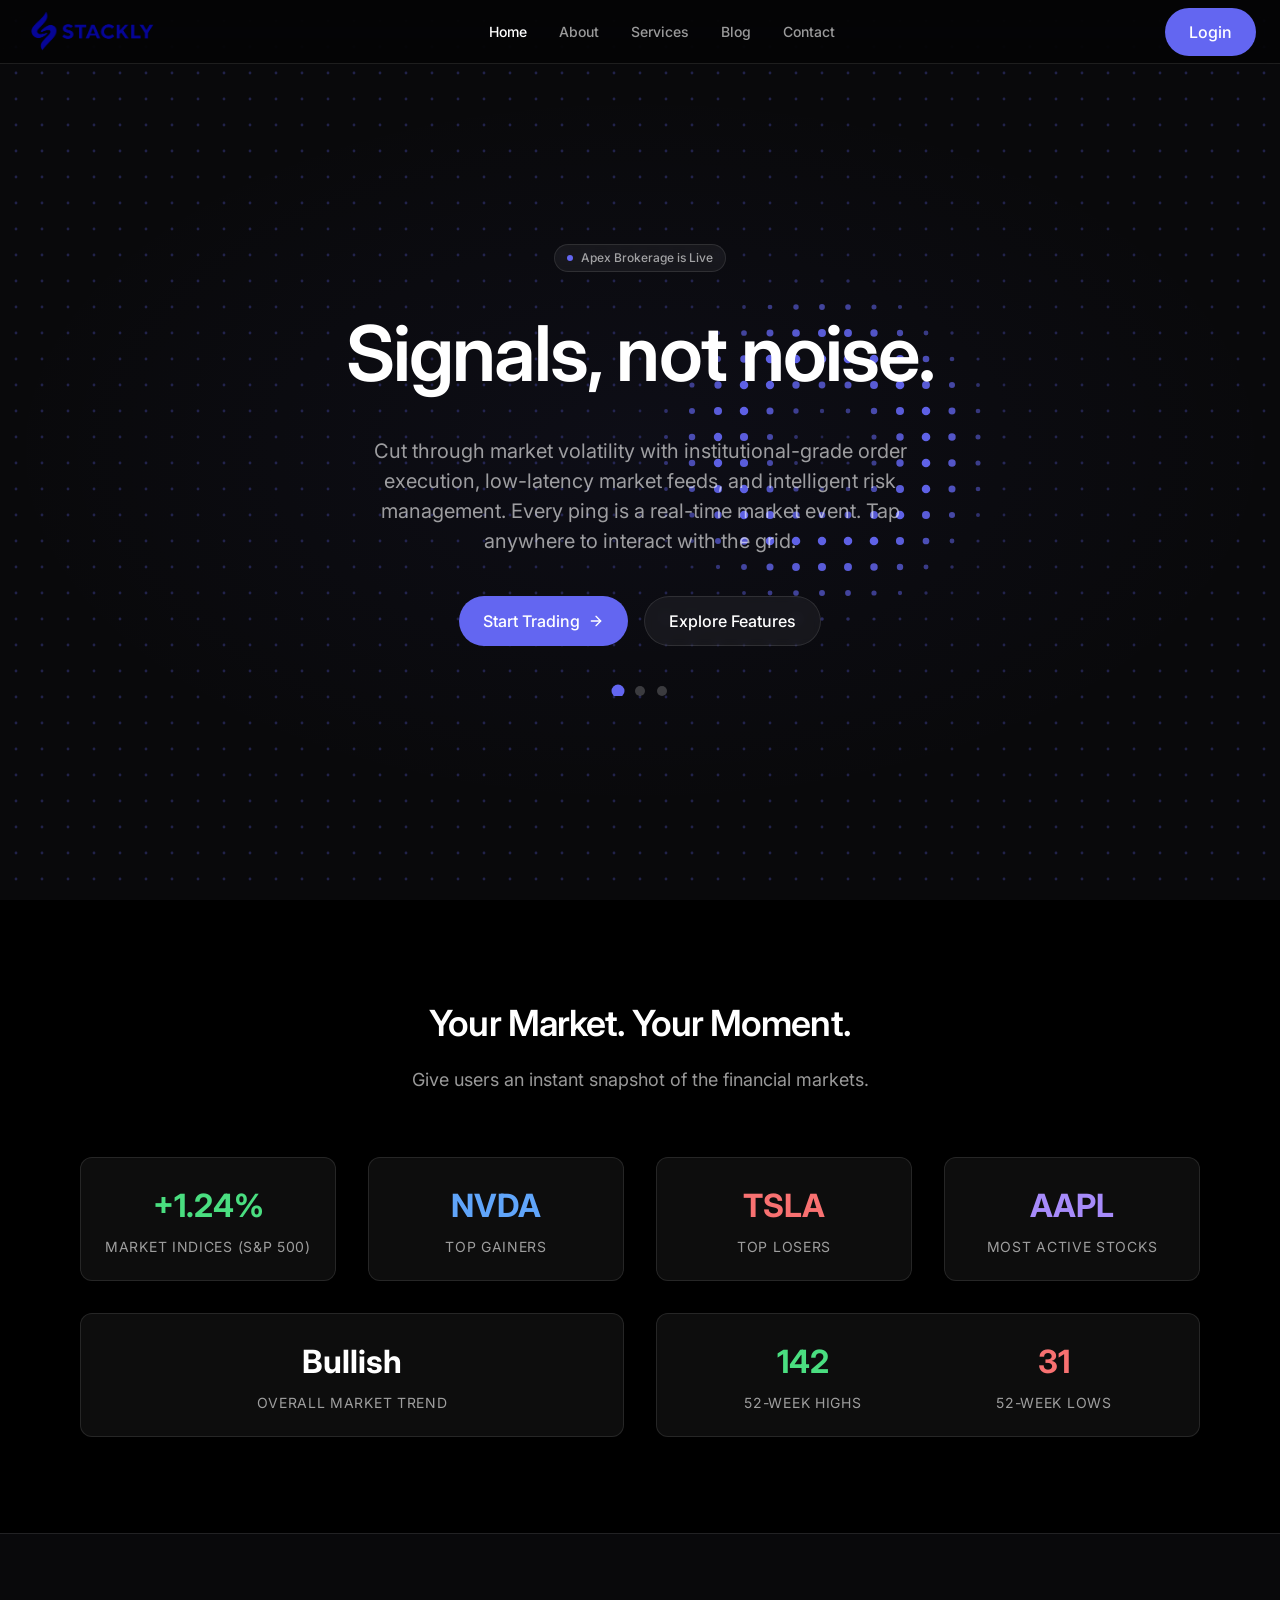
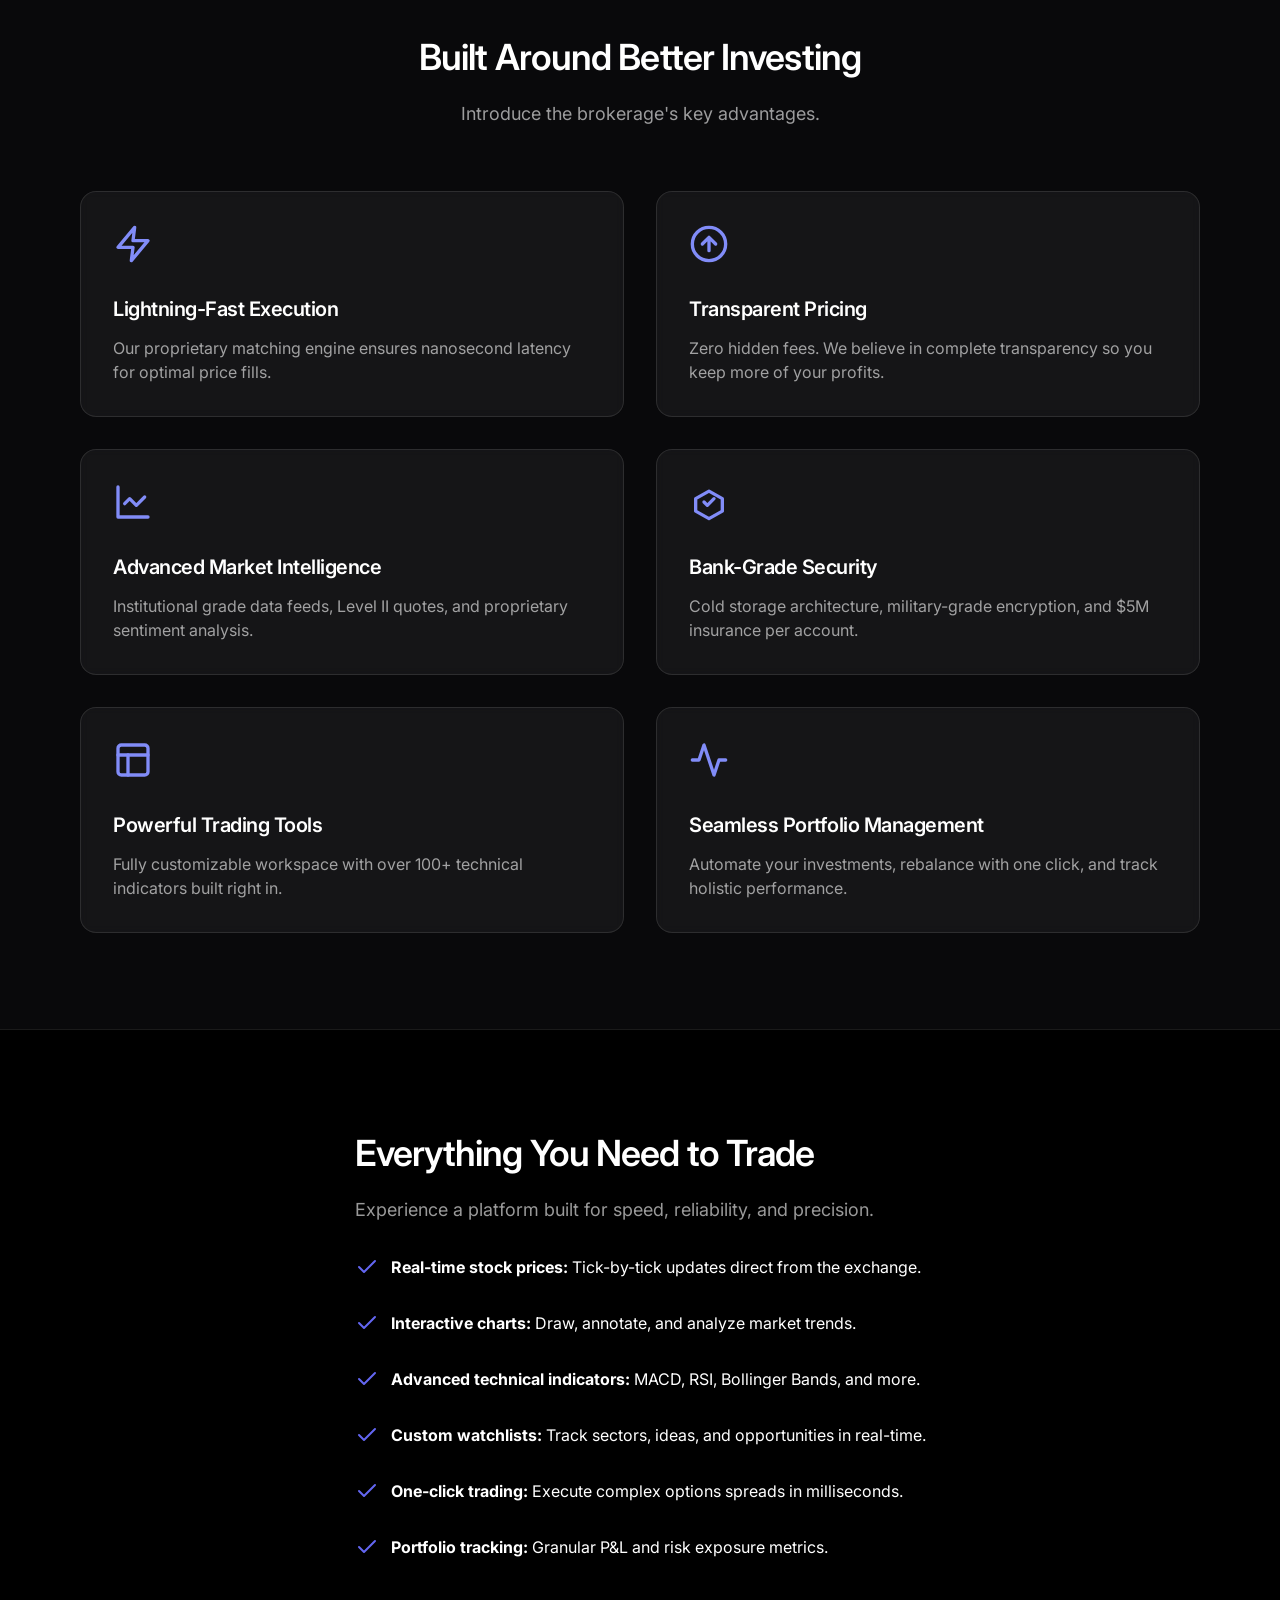
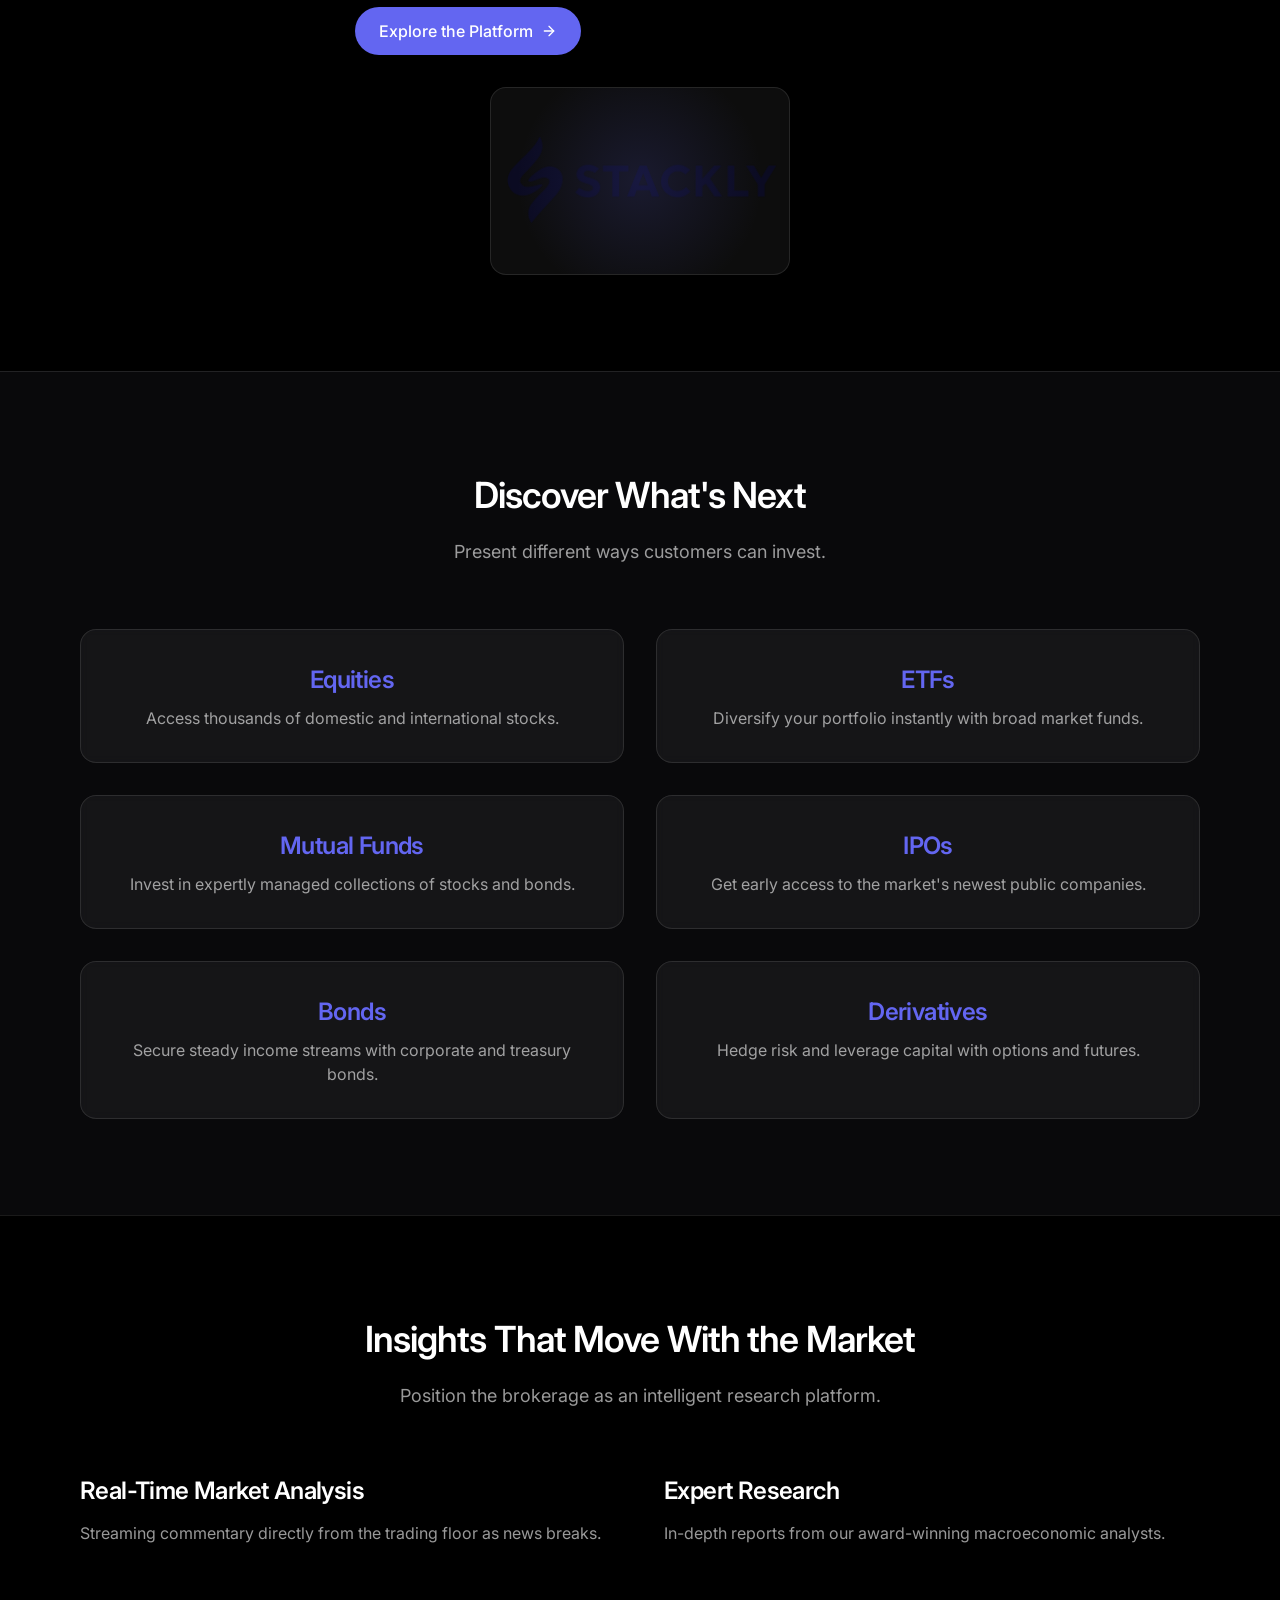
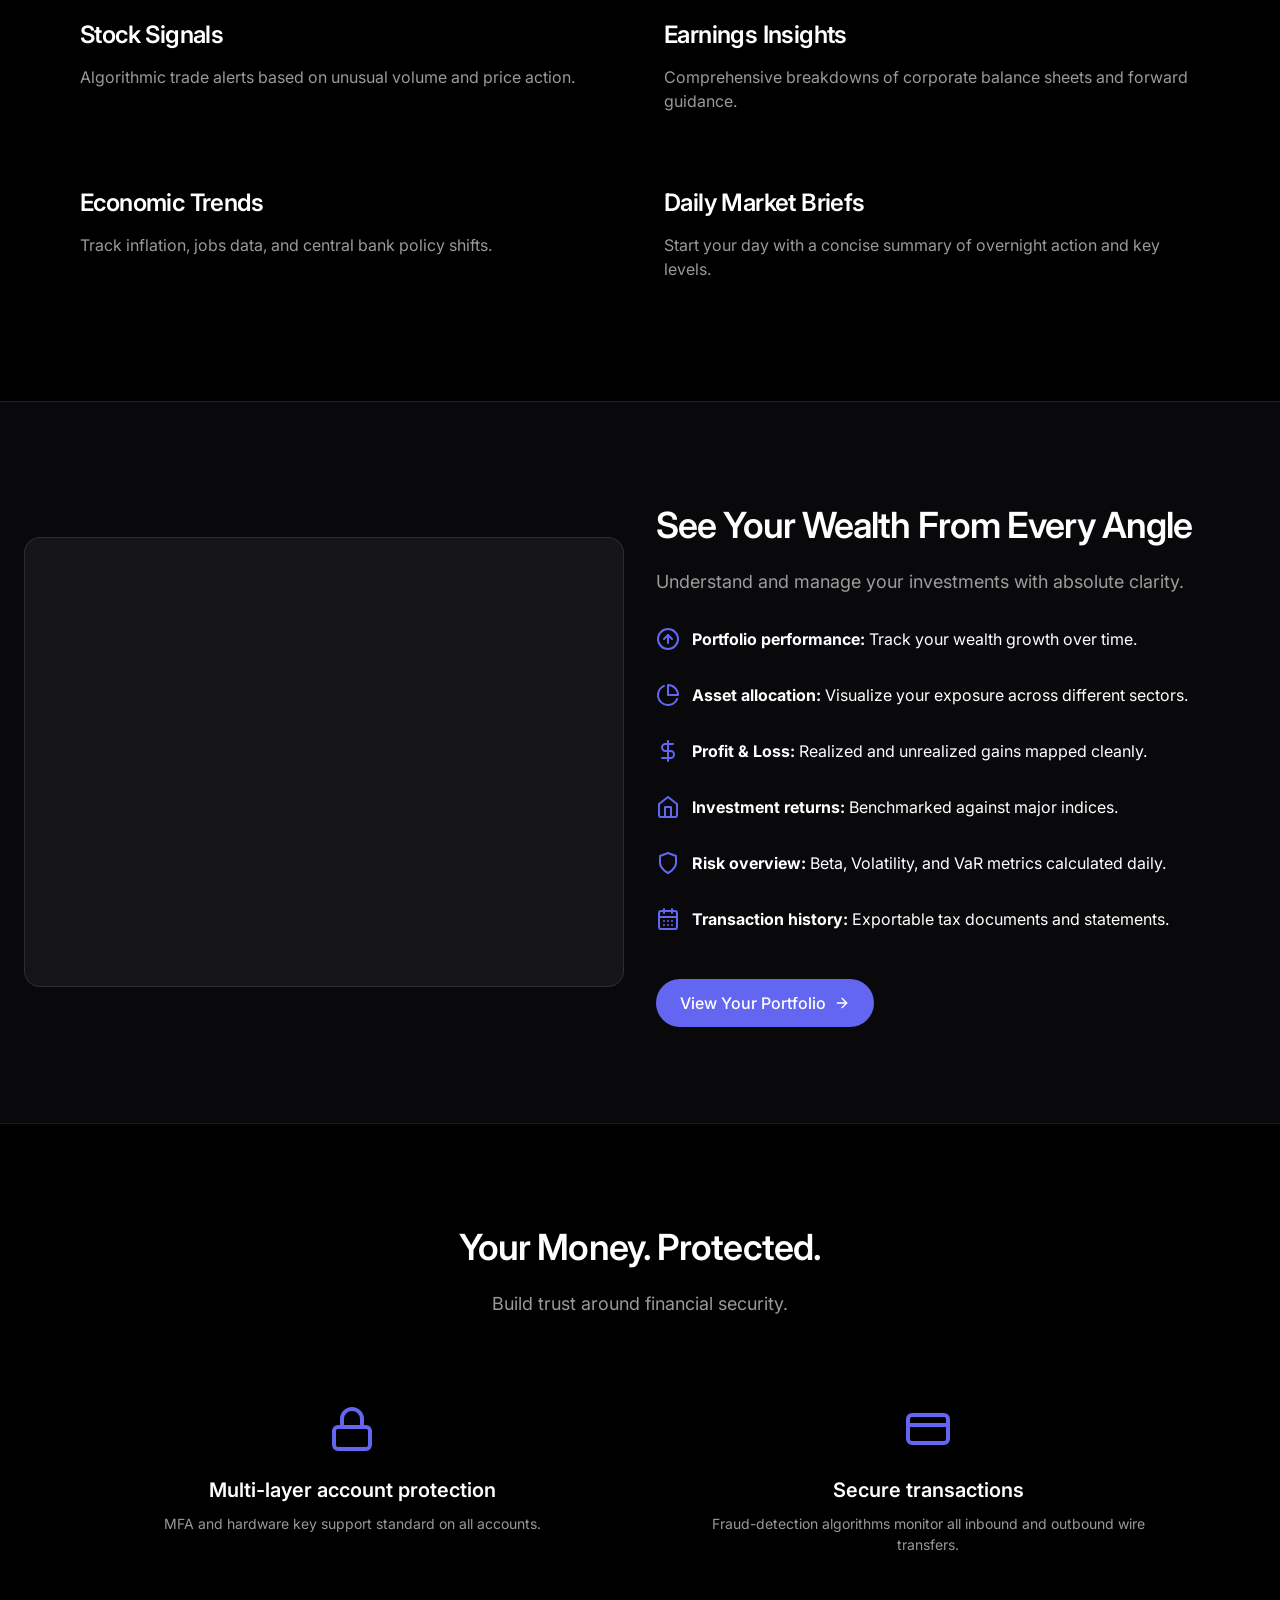
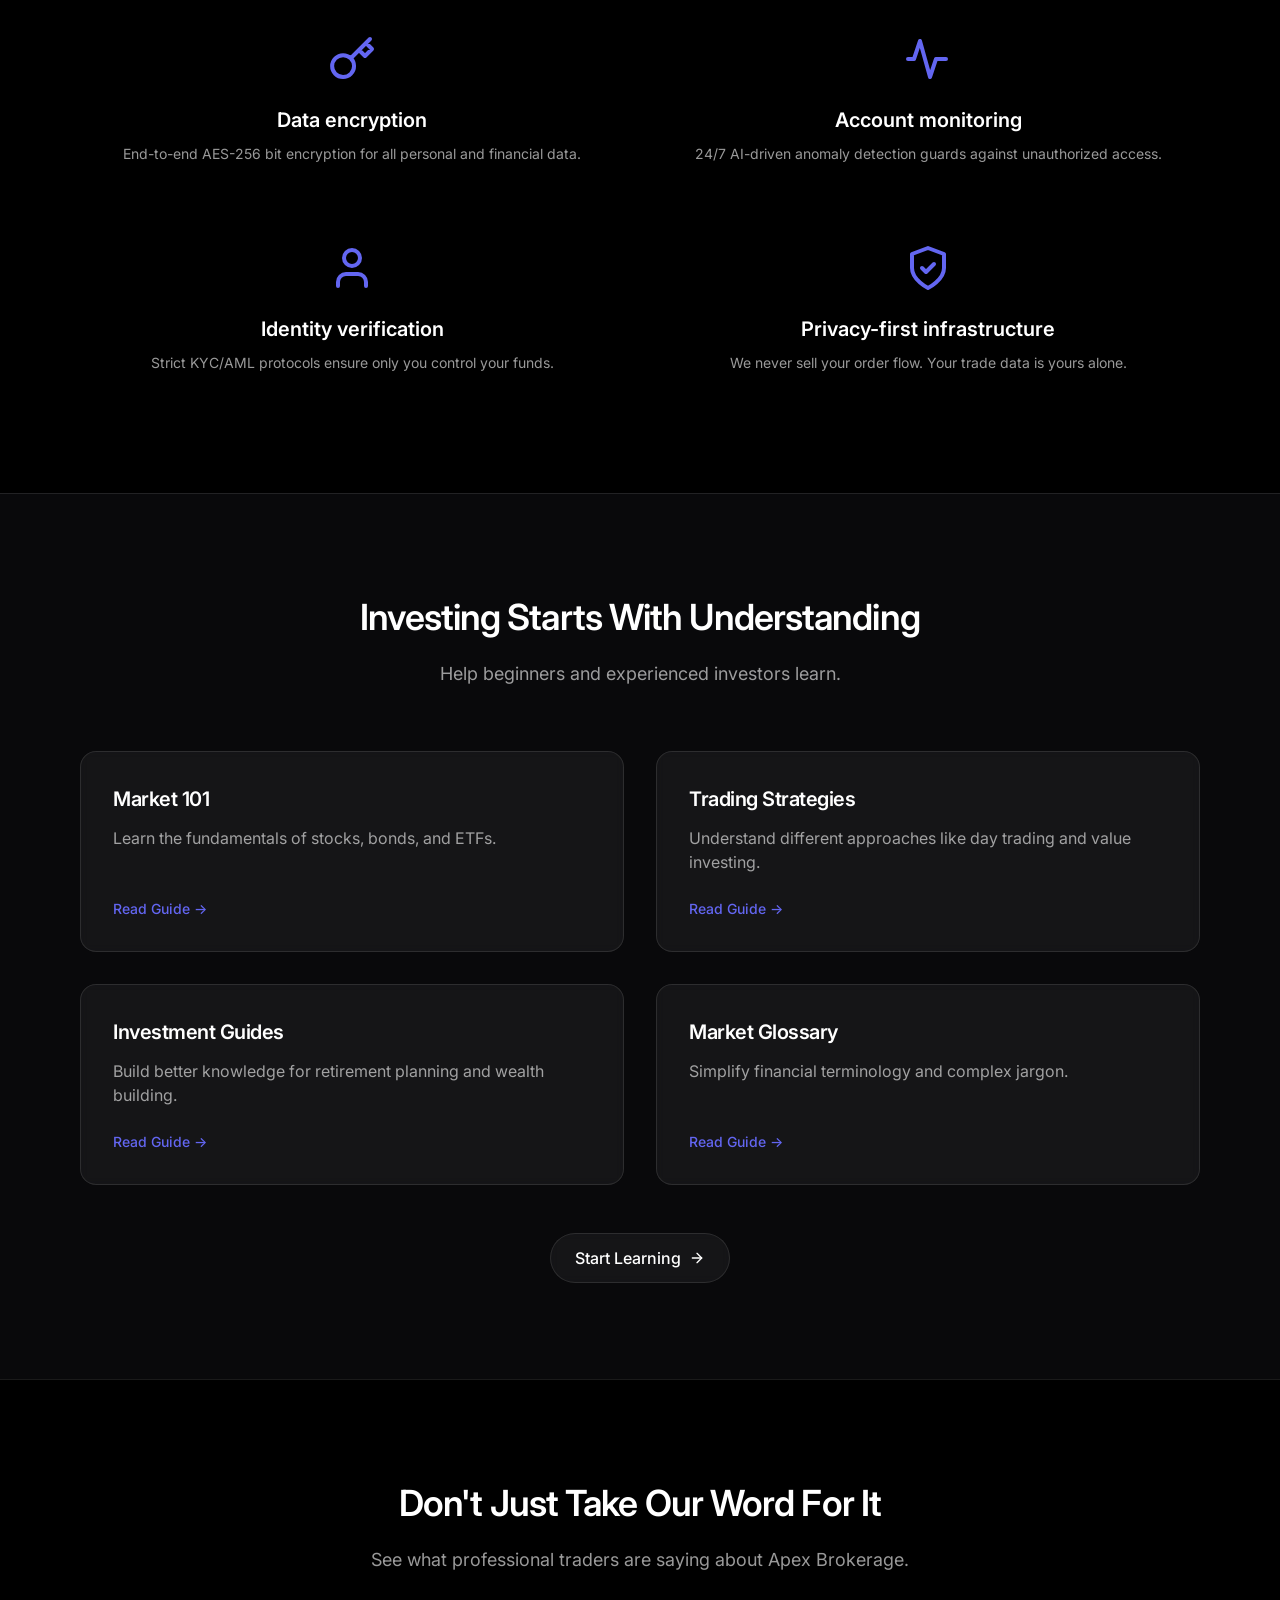
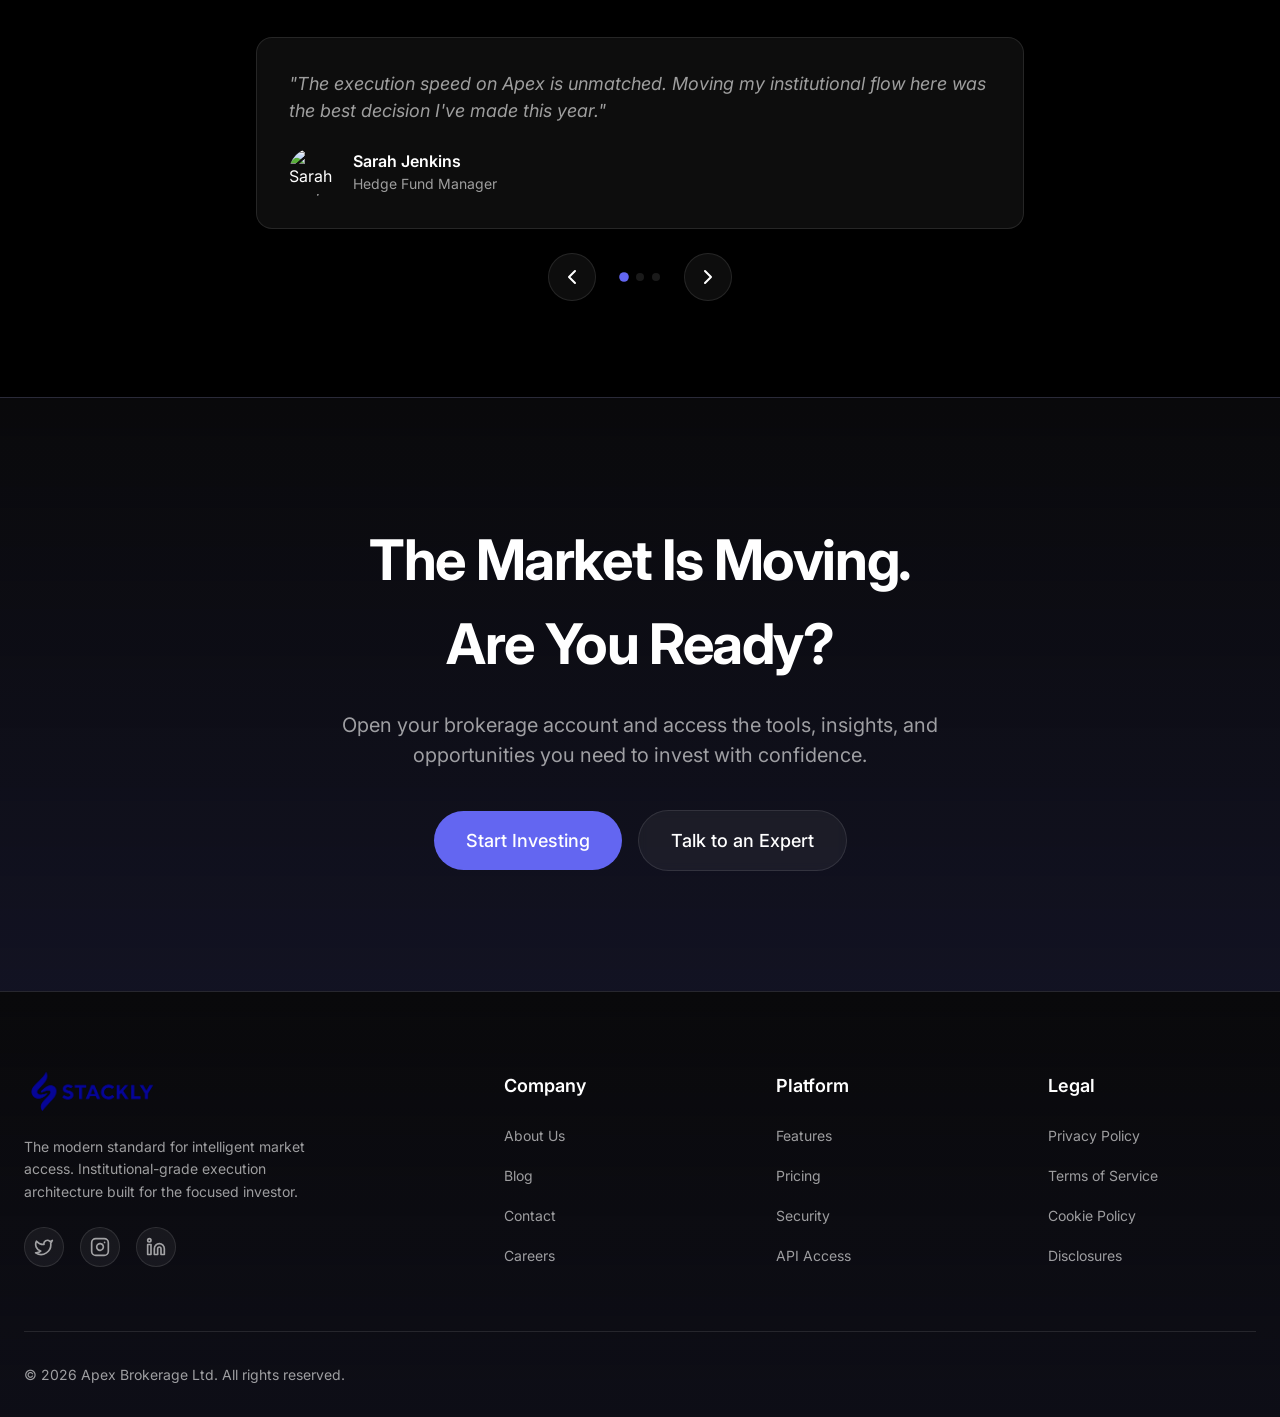
==== commit 4ffd2b2e: "Add files via upload" ====
--- a/index.html
+++ b/index.html
@@ -7,6 +7,8 @@
   <meta name="description" content="Cut through market volatility with Apex Brokerage.">
   <link rel="stylesheet" href="style.css">
   <link href="https://fonts.googleapis.com/css2?family=Inter:wght@400;500;600;700&display=swap" rel="stylesheet">
+  <!-- AOS (Animate On Scroll) CSS -->
+  <link rel="stylesheet" href="https://cdnjs.cloudflare.com/ajax/libs/aos/2.3.4/aos.css">
 </head>
 <body>
 
@@ -58,7 +60,7 @@
               Apex Brokerage is Live
             </div>
             <h1 class="text-balance">Signals, not noise.</h1>
-            <p class="text-pretty">Cut through market volatility. Every ping is a real-time market event. Tap anywhere to interact with the grid.</p>
+            <p class="text-pretty">Cut through market volatility with institutional-grade order execution, low-latency market feeds, and intelligent risk management. Every ping is a real-time market event. Tap anywhere to interact with the grid.</p>
             <div class="hero-actions">
               <a href="login.html" class="btn-primary">
                 Start Trading
@@ -75,7 +77,7 @@
               Professional Grade
             </div>
             <h1 class="text-balance">Execution without compromise.</h1>
-            <p class="text-pretty">Institutional latency, retail access. Trade Equities, Options, and Futures on a singular, unified platform.</p>
+            <p class="text-pretty">Institutional latency meets retail accessibility. Trade Equities, Options, Futures, and Global Indices on a single, unified execution platform designed for active investors and precision trading.</p>
             <div class="hero-actions">
               <a href="services.html" class="btn-primary">View Pricing</a>
               <a href="login.html" class="btn-secondary">Login</a>
@@ -89,7 +91,7 @@
               Deep Intelligence
             </div>
             <h1 class="text-balance">See the market clearly.</h1>
-            <p class="text-pretty">Leverage advanced AI-driven sentiment analysis and 100+ technical indicators right out of the box.</p>
+            <p class="text-pretty">Leverage real-time AI sentiment analysis, custom algorithmic watchlists, and over 100+ technical charting indicators built right into your browser and mobile device.</p>
             <div class="hero-actions">
               <a href="#platform" class="btn-primary">Discover Tools</a>
             </div>
@@ -104,31 +106,31 @@
     <!-- 2. Market Overview -->
     <section class="section-padding bg-black">
       <div class="container">
-        <h2 class="section-title">Your Market. Your Moment.</h2>
-        <p class="section-subtitle">Give users an instant snapshot of the financial markets.</p>
+        <h2 class="section-title" data-aos="fade-up">Your Market. Your Moment.</h2>
+        <p class="section-subtitle" data-aos="fade-up" data-aos-delay="100">Give users an instant snapshot of the financial markets.</p>
         
         <div class="grid grid-cols-2 md:grid-cols-4">
-          <div class="stat-card">
+          <div class="stat-card" data-aos="fade-up" data-aos-delay="100">
             <div class="stat-value text-green-400" style="color: #4ade80;">+1.24%</div>
             <div class="stat-label">Market Indices (S&P 500)</div>
           </div>
-          <div class="stat-card">
+          <div class="stat-card" data-aos="fade-up" data-aos-delay="200">
             <div class="stat-value" style="color: #60a5fa;">NVDA</div>
             <div class="stat-label">Top Gainers</div>
           </div>
-          <div class="stat-card">
+          <div class="stat-card" data-aos="fade-up" data-aos-delay="300">
             <div class="stat-value" style="color: #f87171;">TSLA</div>
             <div class="stat-label">Top Losers</div>
           </div>
-          <div class="stat-card">
+          <div class="stat-card" data-aos="fade-up" data-aos-delay="400">
             <div class="stat-value" style="color: #a78bfa;">AAPL</div>
             <div class="stat-label">Most Active Stocks</div>
           </div>
-          <div class="stat-card" style="grid-column: span 2;">
+          <div class="stat-card" style="grid-column: span 2;" data-aos="fade-up" data-aos-delay="500">
             <div class="stat-value">Bullish</div>
             <div class="stat-label">Overall Market Trend</div>
           </div>
-          <div class="stat-card" style="grid-column: span 2;">
+          <div class="stat-card" style="grid-column: span 2;" data-aos="fade-up" data-aos-delay="600">
             <div style="display:flex; justify-content:space-around; align-items:center; width:100%; flex-wrap:wrap; gap:8px;">
               <div>
                 <div class="stat-value" style="color: #4ade80;">142</div>
@@ -147,36 +149,36 @@
     <!-- 3. Why Choose Us -->
     <section class="section-padding bg-dark border-t" style="border-top: 1px solid var(--border-color);">
       <div class="container">
-        <h2 class="section-title">Built Around Better Investing</h2>
-        <p class="section-subtitle">Introduce the brokerage's key advantages.</p>
+        <h2 class="section-title" data-aos="fade-up">Built Around Better Investing</h2>
+        <p class="section-subtitle" data-aos="fade-up" data-aos-delay="100">Introduce the brokerage's key advantages.</p>
         
         <div class="grid grid-cols-3 md:grid-cols-2">
-          <div class="card">
+          <div class="card" data-aos="fade-up" data-aos-delay="100">
             <svg class="card-icon" xmlns="http://www.w3.org/2000/svg" viewBox="0 0 24 24" fill="none" stroke="currentColor" stroke-width="2" stroke-linecap="round" stroke-linejoin="round"><polygon points="13 2 3 14 12 14 11 22 21 10 12 10 13 2"/></svg>
             <h3>Lightning-Fast Execution</h3>
             <p>Our proprietary matching engine ensures nanosecond latency for optimal price fills.</p>
           </div>
-          <div class="card">
+          <div class="card" data-aos="fade-up" data-aos-delay="200">
             <svg class="card-icon" xmlns="http://www.w3.org/2000/svg" viewBox="0 0 24 24" fill="none" stroke="currentColor" stroke-width="2" stroke-linecap="round" stroke-linejoin="round"><circle cx="12" cy="12" r="10"/><path d="M16 12l-4-4-4 4M12 8v8"/></svg>
             <h3>Transparent Pricing</h3>
             <p>Zero hidden fees. We believe in complete transparency so you keep more of your profits.</p>
           </div>
-          <div class="card">
+          <div class="card" data-aos="fade-up" data-aos-delay="300">
             <svg class="card-icon" xmlns="http://www.w3.org/2000/svg" viewBox="0 0 24 24" fill="none" stroke="currentColor" stroke-width="2" stroke-linecap="round" stroke-linejoin="round"><path d="M3 3v18h18"/><path d="m19 9-5 5-4-4-3 3"/></svg>
             <h3>Advanced Market Intelligence</h3>
             <p>Institutional grade data feeds, Level II quotes, and proprietary sentiment analysis.</p>
           </div>
-          <div class="card">
+          <div class="card" data-aos="fade-up" data-aos-delay="400">
             <svg class="card-icon" xmlns="http://www.w3.org/2000/svg" viewBox="0 0 24 24" fill="none" stroke="currentColor" stroke-width="2" stroke-linecap="round" stroke-linejoin="round"><path d="m12 22-8-4.5v-7.5l8-4.5 8 4.5v7.5z"/><path d="m9 12 2 2 4-4"/></svg>
             <h3>Bank-Grade Security</h3>
             <p>Cold storage architecture, military-grade encryption, and $5M insurance per account.</p>
           </div>
-          <div class="card">
+          <div class="card" data-aos="fade-up" data-aos-delay="500">
             <svg class="card-icon" xmlns="http://www.w3.org/2000/svg" viewBox="0 0 24 24" fill="none" stroke="currentColor" stroke-width="2" stroke-linecap="round" stroke-linejoin="round"><rect width="18" height="18" x="3" y="3" rx="2" ry="2"/><line x1="3" y1="9" x2="21" y2="9"/><line x1="9" y1="21" x2="9" y2="9"/></svg>
             <h3>Powerful Trading Tools</h3>
             <p>Fully customizable workspace with over 100+ technical indicators built right in.</p>
           </div>
-          <div class="card">
+          <div class="card" data-aos="fade-up" data-aos-delay="600">
             <svg class="card-icon" xmlns="http://www.w3.org/2000/svg" viewBox="0 0 24 24" fill="none" stroke="currentColor" stroke-width="2" stroke-linecap="round" stroke-linejoin="round"><path d="M22 12h-4l-3 9L9 3l-3 9H2"/></svg>
             <h3>Seamless Portfolio Management</h3>
             <p>Automate your investments, rebalance with one click, and track holistic performance.</p>
@@ -225,10 +227,10 @@
           </a>
         </div>
         <div style="flex:1; min-width:300px;">
-          <!-- Placeholder for platform screenshot -->
-          <div style="width:100%; aspect-ratio:16/10; background-color:var(--card-bg); border:1px solid var(--border-color); border-radius:16px; overflow:hidden; position:relative;">
-            <div style="position:absolute; inset:0; background:url('https://images.unsplash.com/photo-1611974789855-9c2a0a7236a3?q=80&w=2070&auto=format&fit=crop') center/cover; opacity:0.5;"></div>
-            <div style="position:absolute; inset:0; background:linear-gradient(to top right, rgba(0,0,0,0.8), transparent);"></div>
+          <!-- Platform preview block -->
+          <div style="width:100%; aspect-ratio:16/10; background-color:var(--card-bg); border:1px solid var(--border-color); border-radius:16px; overflow:hidden; position:relative; display:flex; align-items:center; justify-content:center;">
+            <div style="position:absolute; inset:0; background:url('logo_0081.webp') center/contain no-repeat; opacity:0.15;"></div>
+            <div style="position:absolute; inset:0; background:radial-gradient(circle at center, rgba(99,102,241,0.15) 0%, transparent 70%);"></div>
           </div>
         </div>
       </div>
@@ -526,22 +528,31 @@
       <div class="footer-grid">
         <div class="footer-col">
           <a href="index.html" class="nav-brand" style="margin-bottom: 24px; display: inline-flex;">
-            <img src="logo_0081.webp" alt="Stackly Logo">
+            <img src="logo_0081.webp" alt="Apex Brokerage Logo">
           </a>
           <p style="color: var(--text-secondary); font-size: 0.875rem; line-height: 1.6; max-width: 320px;">
             The modern standard for intelligent market access. Institutional-grade execution architecture built for the focused investor.
           </p>
           <div class="footer-socials">
-            <a href="#" class="footer-social-link">
+            <a href="404.html" class="footer-social-link">
               <svg width="20" height="20" viewBox="0 0 24 24" fill="none" stroke="currentColor" stroke-width="2" stroke-linecap="round" stroke-linejoin="round"><path d="M22 4s-.7 2.1-2 3.4c1.6 10-9.4 17.3-18 11.6 2.2.1 4.4-.6 6-2C3 15.5.5 9.6 3 5c2.2 2.6 5.6 4.1 9 4-.9-4.2 4-6.6 7-3.8 1.1 0 3-1.2 3-1.2z"/></svg>
             </a>
-            <a href="#" class="footer-social-link">
+            <a href="404.html" class="footer-social-link">
               <svg width="20" height="20" viewBox="0 0 24 24" fill="none" stroke="currentColor" stroke-width="2" stroke-linecap="round" stroke-linejoin="round"><rect x="2" y="2" width="20" height="20" rx="5" ry="5"/><path d="M16 11.37A4 4 0 1 1 12.63 8 4 4 0 0 1 16 11.37z"/><line x1="17.5" y1="6.5" x2="17.51" y2="6.5"/></svg>
             </a>
-            <a href="#" class="footer-social-link">
+            <a href="404.html" class="footer-social-link">
               <svg width="20" height="20" viewBox="0 0 24 24" fill="none" stroke="currentColor" stroke-width="2" stroke-linecap="round" stroke-linejoin="round"><path d="M16 8a6 6 0 0 1 6 6v7h-4v-7a2 2 0 0 0-2-2 2 2 0 0 0-2 2v7h-4v-7a6 6 0 0 1 6-6z"/><rect x="2" y="9" width="4" height="12"/><circle cx="4" cy="4" r="2"/></svg>
             </a>
           </div>
+        </div>
+        <div class="footer-col">
+          <h4>Company</h4>
+          <ul class="footer-links">
+            <li><a href="about.html">About Us</a></li>
+            <li><a href="blog.html">Blog</a></li>
+            <li><a href="contact.html">Contact</a></li>
+            <li><a href="#">Careers</a></li>
+          </ul>
         </div>
         <div class="footer-col">
           <h4>Platform</h4>
@@ -553,15 +564,6 @@
           </ul>
         </div>
         <div class="footer-col">
-          <h4>Company</h4>
-          <ul class="footer-links">
-            <li><a href="about.html">About Us</a></li>
-            <li><a href="blog.html">Blog</a></li>
-            <li><a href="contact.html">Contact</a></li>
-            <li><a href="#">Careers</a></li>
-          </ul>
-        </div>
-        <div class="footer-col">
           <h4>Legal</h4>
           <ul class="footer-links">
             <li><a href="#">Privacy Policy</a></li>
@@ -573,19 +575,17 @@
       </div>
       <div class="footer-bottom">
         <div class="footer-copyright">
-          © 2026 Stackly Brokerage Ltd. All rights reserved.
-        </div>
-        <div style="display: flex; gap: 24px;">
-          <form style="display: flex; align-items: center; gap: 8px;">
-            <span style="font-size: 0.875rem; color: var(--text-primary); font-weight: 500;">Subscribe to Newsletter:</span>
-            <input type="email" placeholder="Enter email" style="background: var(--card-bg); border: 1px solid var(--border-color); color: white; padding: 6px 12px; border-radius: 4px; font-size: 0.875rem; outline: none;">
-            <button type="button" class="btn-primary" style="padding: 6px 16px; border-radius: 4px; font-size: 0.875rem;">Done</button>
-          </form>
+          © 2026 Apex Brokerage Ltd. All rights reserved.
         </div>
       </div>
     </footer>
   </main>
 
+  <!-- GSAP & ScrollTrigger -->
+  <script src="https://cdnjs.cloudflare.com/ajax/libs/gsap/3.12.5/gsap.min.js"></script>
+  <script src="https://cdnjs.cloudflare.com/ajax/libs/gsap/3.12.5/ScrollTrigger.min.js"></script>
+  <!-- AOS (Animate On Scroll) JS -->
+  <script src="https://cdnjs.cloudflare.com/ajax/libs/aos/2.3.4/aos.js"></script>
   <script src="sonar.js"></script>
   <script src="main.js"></script>
 </body>
--- a/style.css
+++ b/style.css
@@ -337,6 +337,18 @@
   border-color: var(--accent-color);
 }
 
+.form-control.is-invalid {
+  border-color: #ef4444 !important;
+  box-shadow: 0 0 0 1px #ef4444 !important;
+}
+
+.error-message {
+  color: #f87171;
+  font-size: 0.8125rem;
+  margin-top: 4px;
+  display: none;
+}
+
 /* Utilities */
 .mb-2 { margin-bottom: 8px; }
 .mb-4 { margin-bottom: 16px; }
